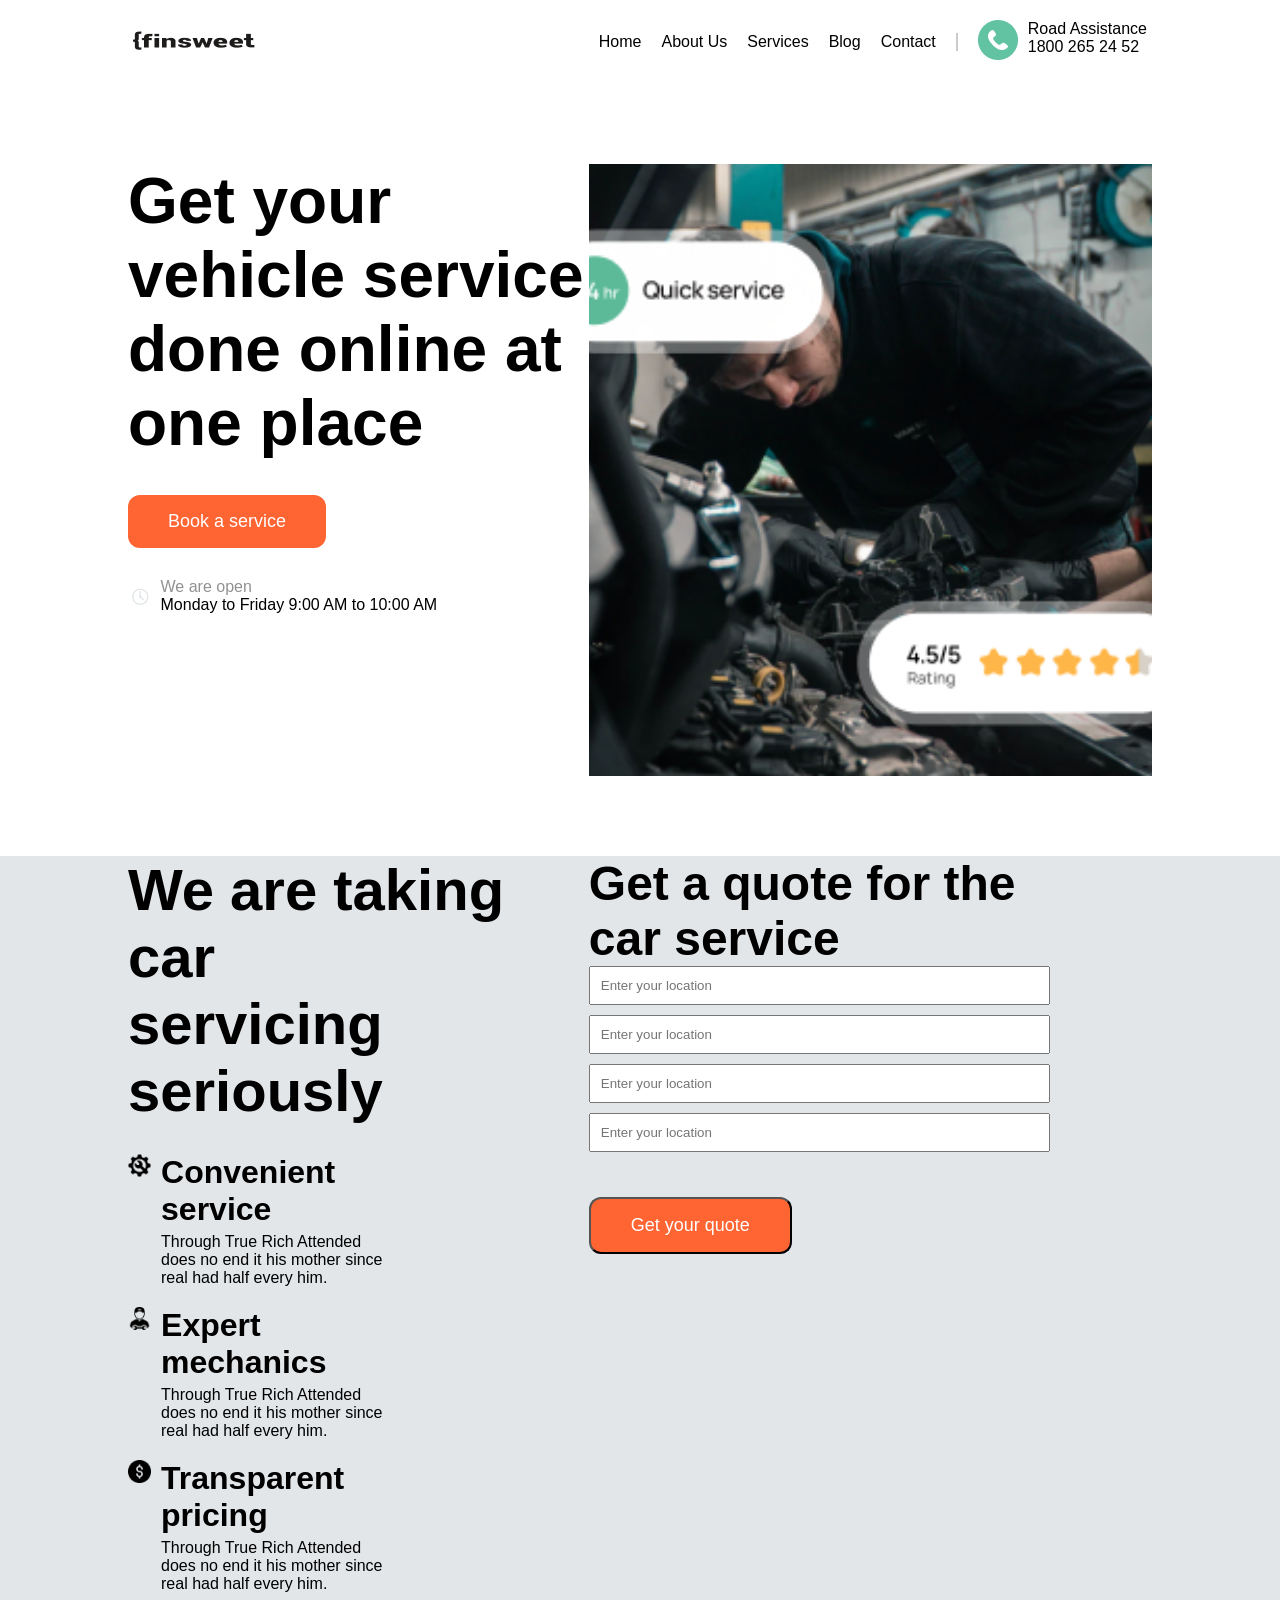
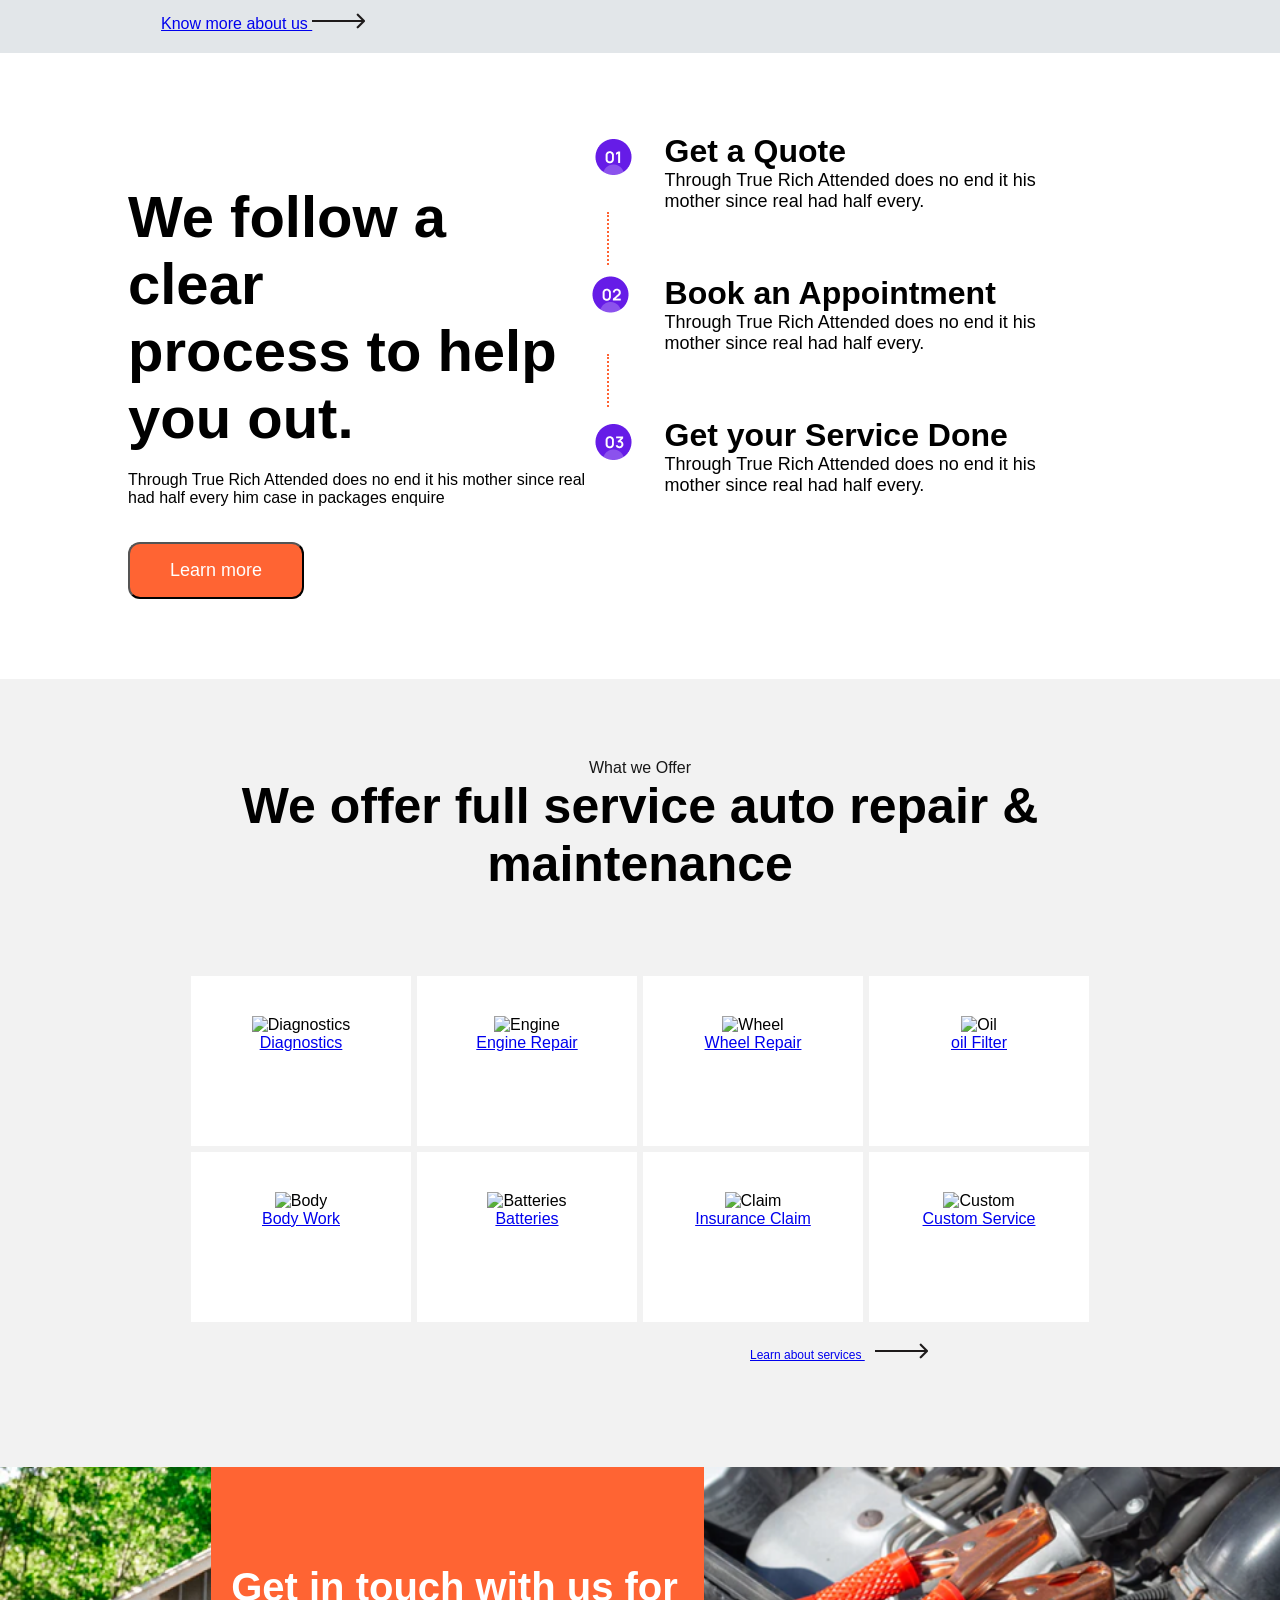
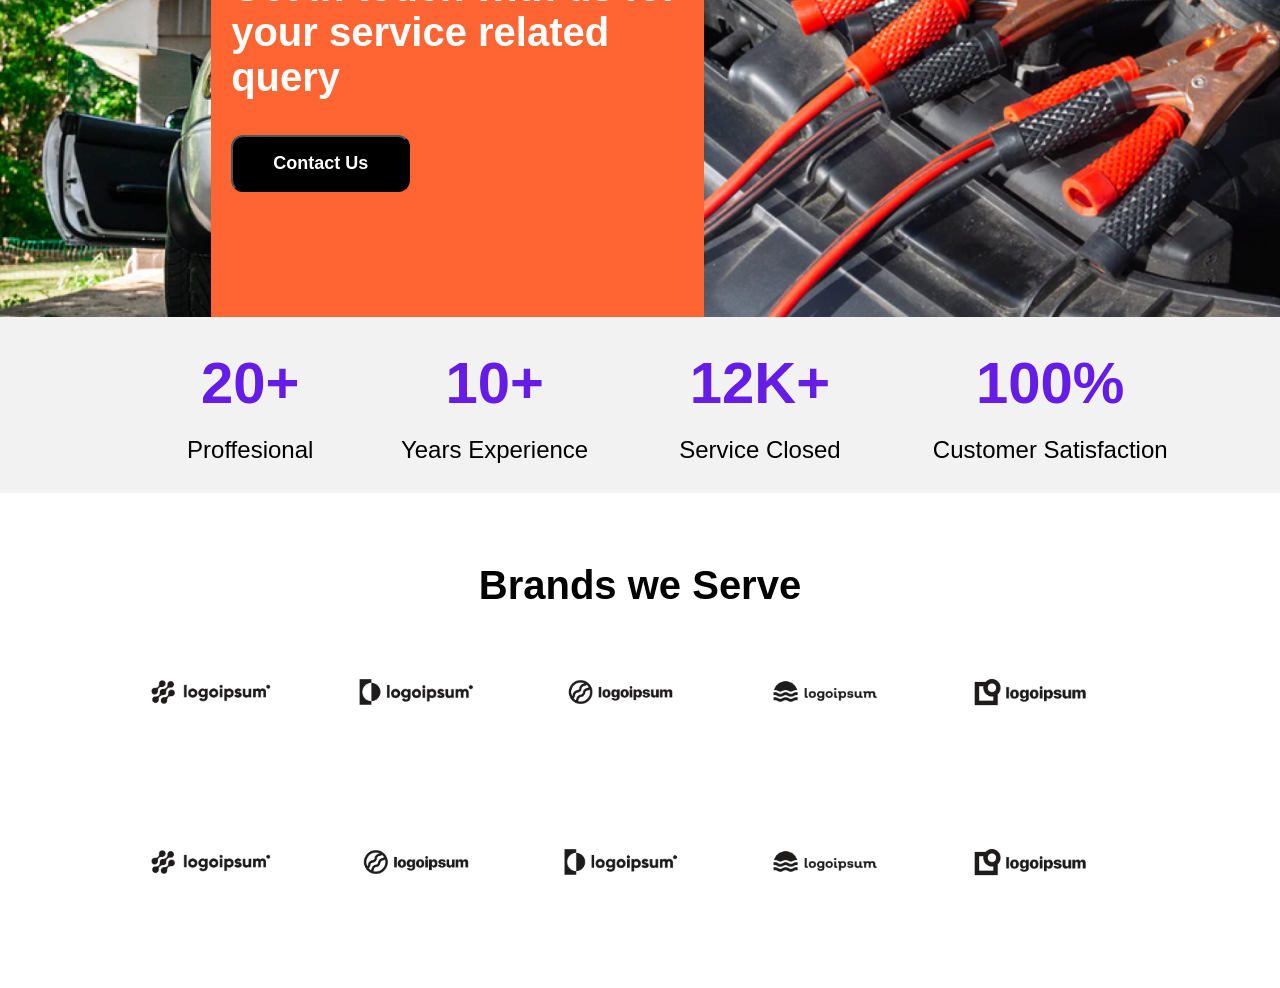
==== index.html @ 152ecbba "Done" ====
<!DOCTYPE html>
<html lang="en">
<head>
    <meta charset="UTF-8">
    <meta http-equiv="X-UA-Compatible" content="IE=edge">
    <meta name="viewport" content="width=device-width, initial-scale=1.0">
    <title>Finsweet</title>
    <link rel="stylesheet" href="css/style.css">
</head>
<body>
    <header>
        <div class="container">
            <div class="main-header">
                <div class="logo">
                    <img src="img/logo.png" alt="logo">
                </div>
                <div class="right-section">
                    <div class="navigation">
                        <ul>
                            <li><a href="#"> Home </a></li>
                            <li><a href="#"> About Us </a></li>
                            <li><a href="#"> Services </a></li>
                            <li><a href="#"> Blog </a></li>
                            <li><a href="#"> Contact </a></li>
                        </ul>
                    </div>
                    <div class="road-assistance">
                        <div class="icon">
                            <img src="img/assistance-Icon.png" alt="whatsapp">
                        </div>
                        <div class="inner-section">
                            <p>
                                Road Assistance
                            </p>
                            <p>
                                1800 265 24 52
                            </p>
                        </div>
                    </div>
                </div>
            </div>
        </div>
    </header>

    <!-- h-section -->
    <section id="hero-section">
        <div class="container">
            <div class="flex">
                <div class="text-section">
                    <h1>Get your vehicle service done online at one place</h1>
                    <a href="#" class="btn">Book a service</a>
                    <div class="time-section">
                        <div class="image-box">
                            <img src="img/clock.png" alt="">
                        </div>
                        <div class="time-text">
                            <p class="grey">We are open </p>
                            <p>Monday to Friday 9:00 AM to  10:00  AM</p>
                        </div>
                    </div>
                </div>
                <div class="image-section">
                </div>
            </div>
        </div>
    </section>

    
    <!-- s-section -->
    <section id="s-section">
        <div class="container">
            <div class="flex">
                <div class="left-section">
                    <h2> We are taking car <br> servicing seriously </h2>
                    <ul>
                        <li>
                            <div class="flex">
                                <div class="image-box">
                                    <img src="img/icon.png" alt="gear">
                                </div>
                                <div class="text-box">
                                    <h5> Convenient service </h5>
                                    <p>Through True Rich Attended does no end it his mother since real had half every him.</p>
                                </div>
                            </div>
                        </li>
                        <li>
                            <div class="flex">
                                <div class="image-box">
                                    <img src="img/face.png" alt="Expert mechanics">
                                </div>
                                <div class="text-box">
                                    <h5> Expert mechanics </h5>
                                    <p> Through True Rich Attended does no end it his mother since real had half every him. </p>
                                </div>
                            </div>
                        </li>
                        <li>
                            <div class="flex">
                                <div class="image-box">
                                    <img src="img/price.png" alt="price">
                                </div>
                                <div class="text-box">
                                    <h5> Transparent pricing</h5>
                                    <p> Through True Rich Attended does no end it his mother since real had half every him.</p>
                                </div>
                            </div>
                        </li>
                        <li>
                            <div class="flex">
                                <div class="image-box">
                                </div>
                                <div class="text-box">
                                    <a href="#">Know more about us <img src="img/arrow.png" alt="arrow"></a>
                                </div>
                            </div>
                        </li>
                    </ul>
                </div>
                <div class="right-form-section">
                    <h3> Get a quote for the car service</h3>
                    <form action="">
                        <div class="input-box">
                            <input type="text" placeholder="Enter your location">
                        </div>
                        <div class="input-box">
                            <input type="text" placeholder="Enter your location">
                        </div>
                        <div class="input-box">
                            <input type="text" placeholder="Enter your location">
                        </div>
                        <div class="input-box">
                            <input type="text" placeholder="Enter your location">
                        </div>
                        <button class="btn"> Get your quote </button>
                    </form>
                </div>
            </div>
        </div>
    </section>

    <!-- offer-section -->
    <section id="o-section">
        <div class="container">
            <div class="flex">
                <div class="l-offer">
                    <div class="q-offer">
                        <h2> We follow a clear <br> process to help you out.</h2>
                        <p> Through True Rich Attended does no end it his mother since real had half every him case in packages enquire</p>
                    </div>
                    <div>
                        <button class="btn"> Learn more </button>
                    </div>
                </div>
                <ul class="r-offer">
                    <li>
                        <div class="flex">
                            <div class="image-box">
                                <img src="img/icon-1.png" alt="">
                            </div>
                            <div class="t-offer">
                                <h5> Get a Quote </h5>
                                <p> Through True Rich Attended does no end it his mother since real had half every. </p>
                            </div>
                        </div>
                    </li>
                    <li>
                        <div class="d-line"></div>
                        <div class="flex">
                            <div class="image-box">
                                <img src="img/icon-2.png" alt="">
                            </div>
                            <div class="t-offer">
                                <h5> Book an Appointment </h5>
                                <p> Through True Rich Attended does no end it his mother since real had half every. </p>
                            </div>
                        </div>
                    </li>
                    <li>
                        <div class="d-line"></div>
                        <div class="flex">
                            <div class="image-box">
                                <img src="img/icon-3.png" alt="">
                            </div>
                            <div class="t-offer">
                                <h5> Get your Service Done </h5>
                                <p> Through True Rich Attended does no end it his mother since real had half every. </p>
                            </div>
                        </div>
                    </li>
                </ul>
            </div>
        </div>
    </section>

    <!-- service-section -->
   <section id="service">
       <div class="container">
           <div class="f-service">
               <p> What we Offer </p>
               <h2> We offer full service auto repair & maintenance </h2>
           </div>
           <div class="help">
               <div class="reach">
                   <div class="ola">
                       <img src="https://i.ibb.co/1vhPqCS/Icon-7.png" alt="Diagnostics">
                       <p><a href="#"> Diagnostics </a></p>
                   </div>
               </div>
               <div class="reach">
                    <div class="ola">
                        <img src="https://i.ibb.co/yFS4KJC/Icon-8.png" alt="Engine">
                        <p><a href="#"> Engine Repair </a></p>
                    </div>
                </div>
                <div class="reach">
                    <div class="ola">
                        <img src="https://i.ibb.co/xLh2wVR/Vector-3.png" alt="Wheel">
                        <p><a href="#"> Wheel Repair </a></p>
                    </div>
                </div>
                <div class="reach">
                    <div class="ola">
                        <img src="https://i.ibb.co/kQMNDrL/Group.png" alt="Oil">
                        <p><a href="#"> oil Filter </a></p>
                    </div>
                </div>
           </div>
           <div class="help">
               <div class="reach">
                   <div class="ola">
                       <img src="https://i.ibb.co/WgZ4cqv/Vector-1.png" alt="Body">
                       <p><a href="#">Body Work</a></p>
                   </div>
               </div>
               <div class="reach">
                    <div class="ola">
                        <img src="https://i.ibb.co/djKGHTK/Icon-5.png" alt="Batteries">
                        <p><a href="#">Batteries</a></p>
                    </div>
                </div>
                <div class="reach">
                    <div class="ola">
                        <img src="https://i.ibb.co/2hWnyBw/Vector-2.png" alt="Claim">
                        <p><a href="#">Insurance Claim</a></p>
                    </div>
                </div>
                <div class="reach">
                    <div class="ola">
                        <img src="https://i.ibb.co/3mXWNC2/Icon-6.png" alt="Custom">
                        <p><a href="#">Custom Service</a></p>
                    </div>
                </div>
           </div>
           <br>
       </div>
       <div class="lk">
           <a href="#"> Learn about services <span><img src="img/arrow.png" alt=""></span></a>
       </div>
   </section>

   <!-- Get in touch section -->
   <section id="get">
       <div class="cont-flex">
           <div class="car-flex">
               <div class="img-car">
                   <div class="get-text">
                       <h3> Get in touch with us for <br> your service related query </h3>
                       <button><a href="#"> Contact Us </a></button>
                   </div>
               </div>
               <div class="img-2"></div>
           </div>
       </div>
   </section>

   <!-- Experience section-->
   <section id="experience-section">
    <div class="container">
        <div class="flex">
            <div class="experience-flex">
                <h2>20+</h2>
                <p>Proffesional</p>
            </div>
            <div class="experience-flex">
                <h2>10+</h2>
                <p>Years Experience</p>
            </div>
            <div class="experience-flex">
                <h2>12K+</h2>
                <p>Service Closed</p>
            </div>
            <div class="experience-flex">
                <h2>100%</h2>
                <p>Customer Satisfaction</p>
            </div>
        </div>
    </div>
</section>


<!-- Brand section  -->
<section id="brand">
    <div class="container">
        <div class="b-text">
            <h3>Brands we Serve</h3>
        </div>
            <div class="flex"></div>
                <div class="help">
                    <div class="cu">
                        <div class="ru">
                            <img src="img/logo-8-1.png" alt="logo">
                        </div>
                    </div>
                    <div class="cu">
                        <div class="ru">
                            <img src="img/logo-6.png" alt="logo">
                        </div>
                    </div>
                    <div class="cu">
                        <div class="ru">
                            <img src="img/logo-7-1.png" alt="logo">
                        </div>
                    </div>
                    <div class="cu">
                        <div class="ru">
                            <img src="img/logo-3.png" alt="logo">
                        </div>
                    </div>
                    <div class="cu">
                        <div class="ru">
                            <img src="img/logo-1-1.png" alt="logo">
                        </div>
                    </div>
                </div>
                <div class="help">
                    <div class="cu">
                        <div class="ru">
                            <img src="img/logo-8-1.png" alt="logo">
                        </div>
                    </div>
                    <div class="cu">
                        <div class="ru">
                            <img src="img/logo-7-1.png" alt="logo">
                        </div>
                    </div>
                    <div class="cu">
                        <div class="ru">
                            <img src="img/logo-6.png" alt="logo">
                        </div>
                    </div>
                    <div class="cu">
                        <div class="ru">
                            <img src="img/logo-3.png" alt="logo">
                        </div>
                    </div>
                    <div class="cu">
                        <div class="ru">
                            <img src="img/logo-1-1.png" alt="logo">
                        </div>
                    </div>
                </div>
        </div>
    </div>
</section>
</body>
</html>
---- css/style.css ----
*{
    margin: 0;
    padding: 0;
    box-sizing: border-box;
}

.container{
    width:80%;
    margin: 0 auto;
}

body{
    font-family: 'Manrope', sans-serif;
}

.main-header {
    display: flex;
    justify-content: space-between;
    align-items: center;
    padding: 20px 5px;
}

.right-section {
    display: flex;
    align-items: center;
}

.right-section ul {
    list-style: none;
    display: flex;
}

.road-assistance {
    display: flex;
    padding-left: 20px;
}

.right-section ul li {
    margin-right: 20px;
}

.right-section ul li a {
    text-decoration: none;
    color: #000;
}

.right-section .navigation {
    border-right: 2px solid #ccc;
}

.road-assistance .icon {
    margin-right: 10px;
}

.flex {
    display: flex;
}


/* h-section */
#hero-section .text-section{
    width: 45%;
} 

#hero-section, #quote-section {
    padding: 80px 0;
}

#hero-section .image-section {
    background-image: url(../img/header-image.png);
    background-repeat: no-repeat;
    background-size: cover;
    background-position: center;
    width: 55%;
    min-height: 68vh;
}

.text-section h1 {
    font-size: 64px;
}

.btn {
    background: #FF6433;
    border-radius: 12px;
    padding: 16px 40px;
    text-decoration: none;
    font-size: 18px;
    margin-top: 35px;
    display: inline-block;
    color: #fff;
}

.time-section {
    display: flex;
    align-items: center;
    margin-top: 30px;
}

.text-section .image-box {
    width: 5%;
    margin-right: 10px;
    display: flex;
    align-items: center;
    justify-content: center;
}

.text-section .time-text {
    width: 95%;
}

.time-section img {
    width: 100%;
}

.grey{
    color: #939191;
}

/* s-section */

#s-section {
    background: #E2E6E9;
}

#s-section .left-section, #s-section .right-form-section{
    width: 45%;
}

#s-section ul {
    list-style: none;
}

#s-section ul li {
    margin-bottom: 20px;
}

#s-section .left-section h2 {
    margin-bottom: 30px;
    font-size: 58px;
}

#s-section .left-section .image-box {
    width: 5%;
    margin-right: 10px;
}

#s-section .left-section .image-box img {
    width: 100%;
}

#s-section .left-section .text-box {
    width: 50%;
}

#s-section .left-section .text-box h5 {
    font-size: 32px;
    margin-bottom: 5px;
}

#s-section .right-form-section h3{
    font-size: 48px;
}

#s-section .right-form-section input {
    width: 100%;
    padding: 10px;
    margin-bottom: 10px;
}

/* offer-section */

.t-offer h2 {
    font-size: 58px;
}

#o-section h5 {
    font-size: 32px;
}

#o-section {
    padding: 80px 0;
}
#o-section .q-offer {
    margin-top: 50px;
}

#o-section .l-offer, #o-section .r-offer {
    width: 45%;
}

#o-section ul {
    list-style: none;
}

#o-section .l-offer h2 {
    font-size: 58px;
    margin-bottom: 20px;
}

#o-section .image-box {
    width: 20%;
    margin-right: 20px;
    margin-bottom: 45px;
}

#o-section .r-offer p {
    font-size: 18px;
    margin-bottom: 30px;
}

.d-line {
    border-left: 2px #FF6433 dotted;
    height: 53px;
    margin-left: 4%;
    margin-top: -30px;
    margin-bottom: 10px;
}

/* service-section */

#service {
    background-color: rgb(242, 242, 242);
    padding: 80px 0px;
}

#service h2 {
    text-align: center;
    font-size: 48px;
    padding-bottom: 50px;
}

#service .f-service {
    text-align: center;
}

#service .f-service h2 {
    font-size: 50px;
    margin-bottom: 30px;
}

#service .f-service p {
    opacity: 0.9;
}


.help{
    display: flex;
    justify-content: center;
}

.reach{
    background-color: #fff;
    width: 220px;
    height: 170px;
    margin: 3px;
}

.ola{
    text-align: center;
    padding: 40px;
}

.lk{
    padding-left: 750px;
    margin-bottom: 25px;
    font-size: 12px;
}

span{
    width: 200px;
    padding-left: 10px;
}

/* Touch section */

.car-flex{
    display: flex;
}

.cont-flex .img-car {
    background-image: url(../img/car-1.png);
    display: flex;
    height: 50vh;
    width: 50%;
    background-size: cover;
    position: relative;
    height: 50vh;
}

.cont-flex .img-2{
    background-image: url(../img/2\ \(1\).png);
    display: flex;
    height: 50vh;
    width: 50%;
    background-size: cover;
    height: 50vh;
}

.car-flex .get-text{
    background: #FF6433;
    position: absolute;
    height: 50vh;
    top: 0;
    bottom: 0;
    left: 33%;
    right: -10%;
    padding: 20px;
}

.get-text h3{
    font-size: 40px;
    margin-top: 78px;
    color: white;
    font-weight: 700;
}

.get-text button{
    background: black;
    border-radius: 12px;
    padding: 16px 40px;
    font-size: 18px;
    margin-top: 35px;
    display: inline-block;
    margin-bottom: 30px;
}

.get-text a {
    text-decoration: none;
    color: white;
    font-weight: 600;
}

/* Experience section */

#experience-section{
    display: flex;
    background-color: #F2F2F2;
    position: relative;
}

#experience-section h2 {
    font-size: 58px;
    padding: 32px 73px 0px;
    color: #661CE7;
}

#experience-section p {
    font-size: 24px;
    padding: 20px 20px 29px;
    text-align: center;
    font-weight: 600 bold;
}

/* Brand section  */

#brand .ru{
    width: 80%;
}

#brand .ru img{
    width: 100%;  
}

.b-text h3{
    text-align: center;
    font-size: 40px;
    margin-bottom: 40px;
    margin-top: 70px;
}
  
  
.cu{
    background-color: white;
    width:22%;
    height:170px;
    margin: 0 5px;
}
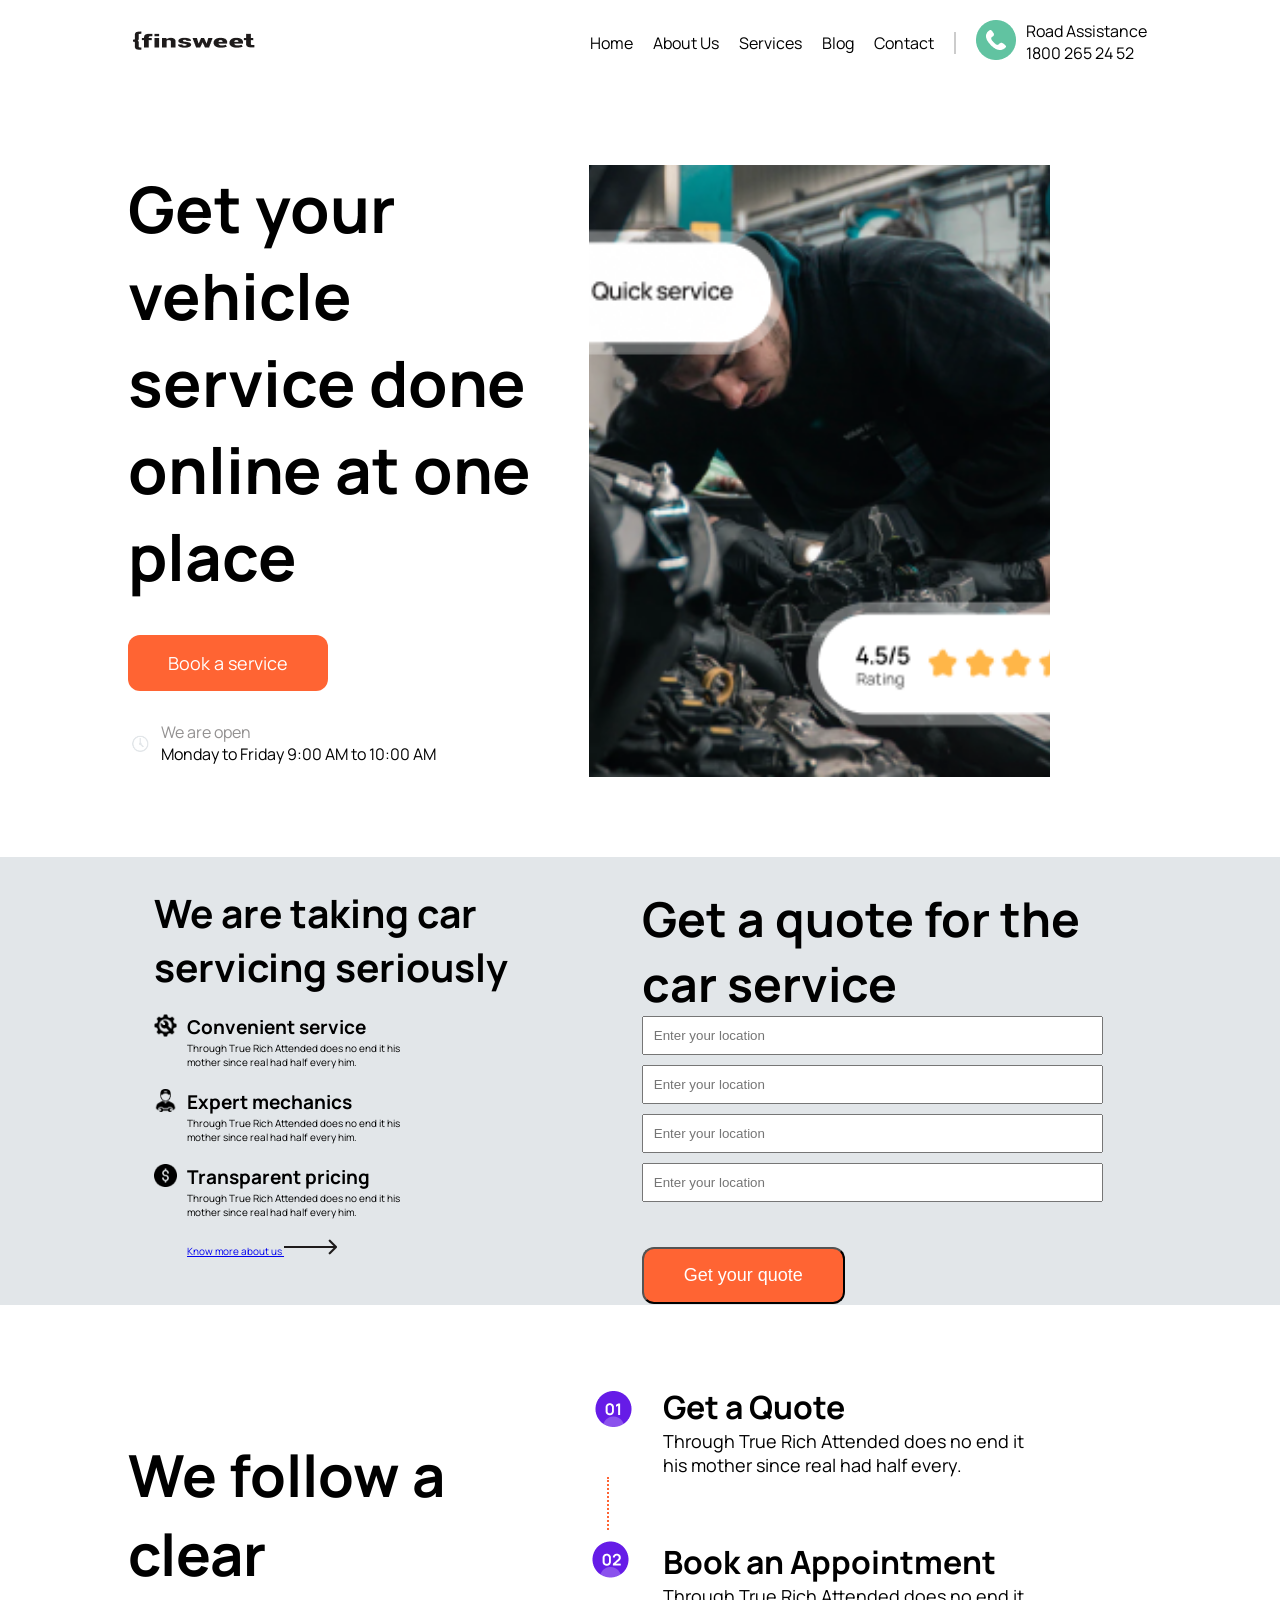
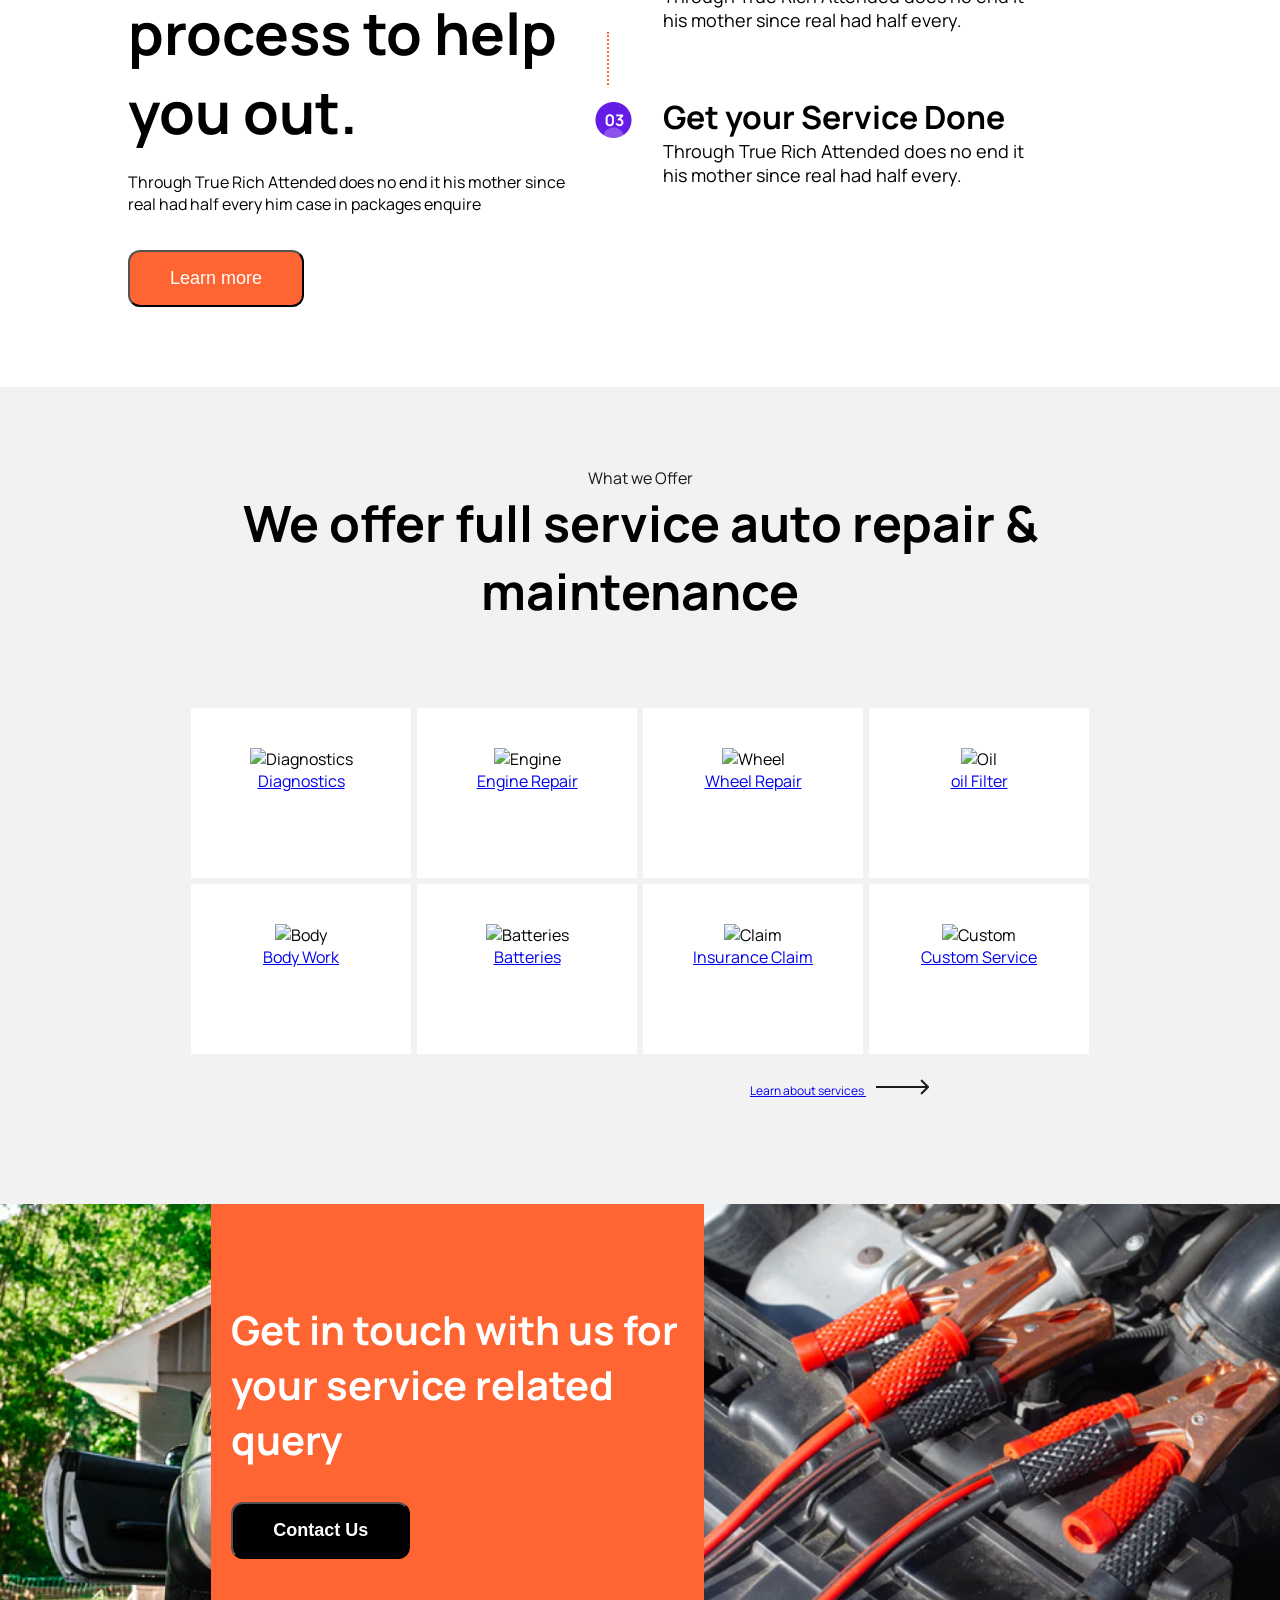
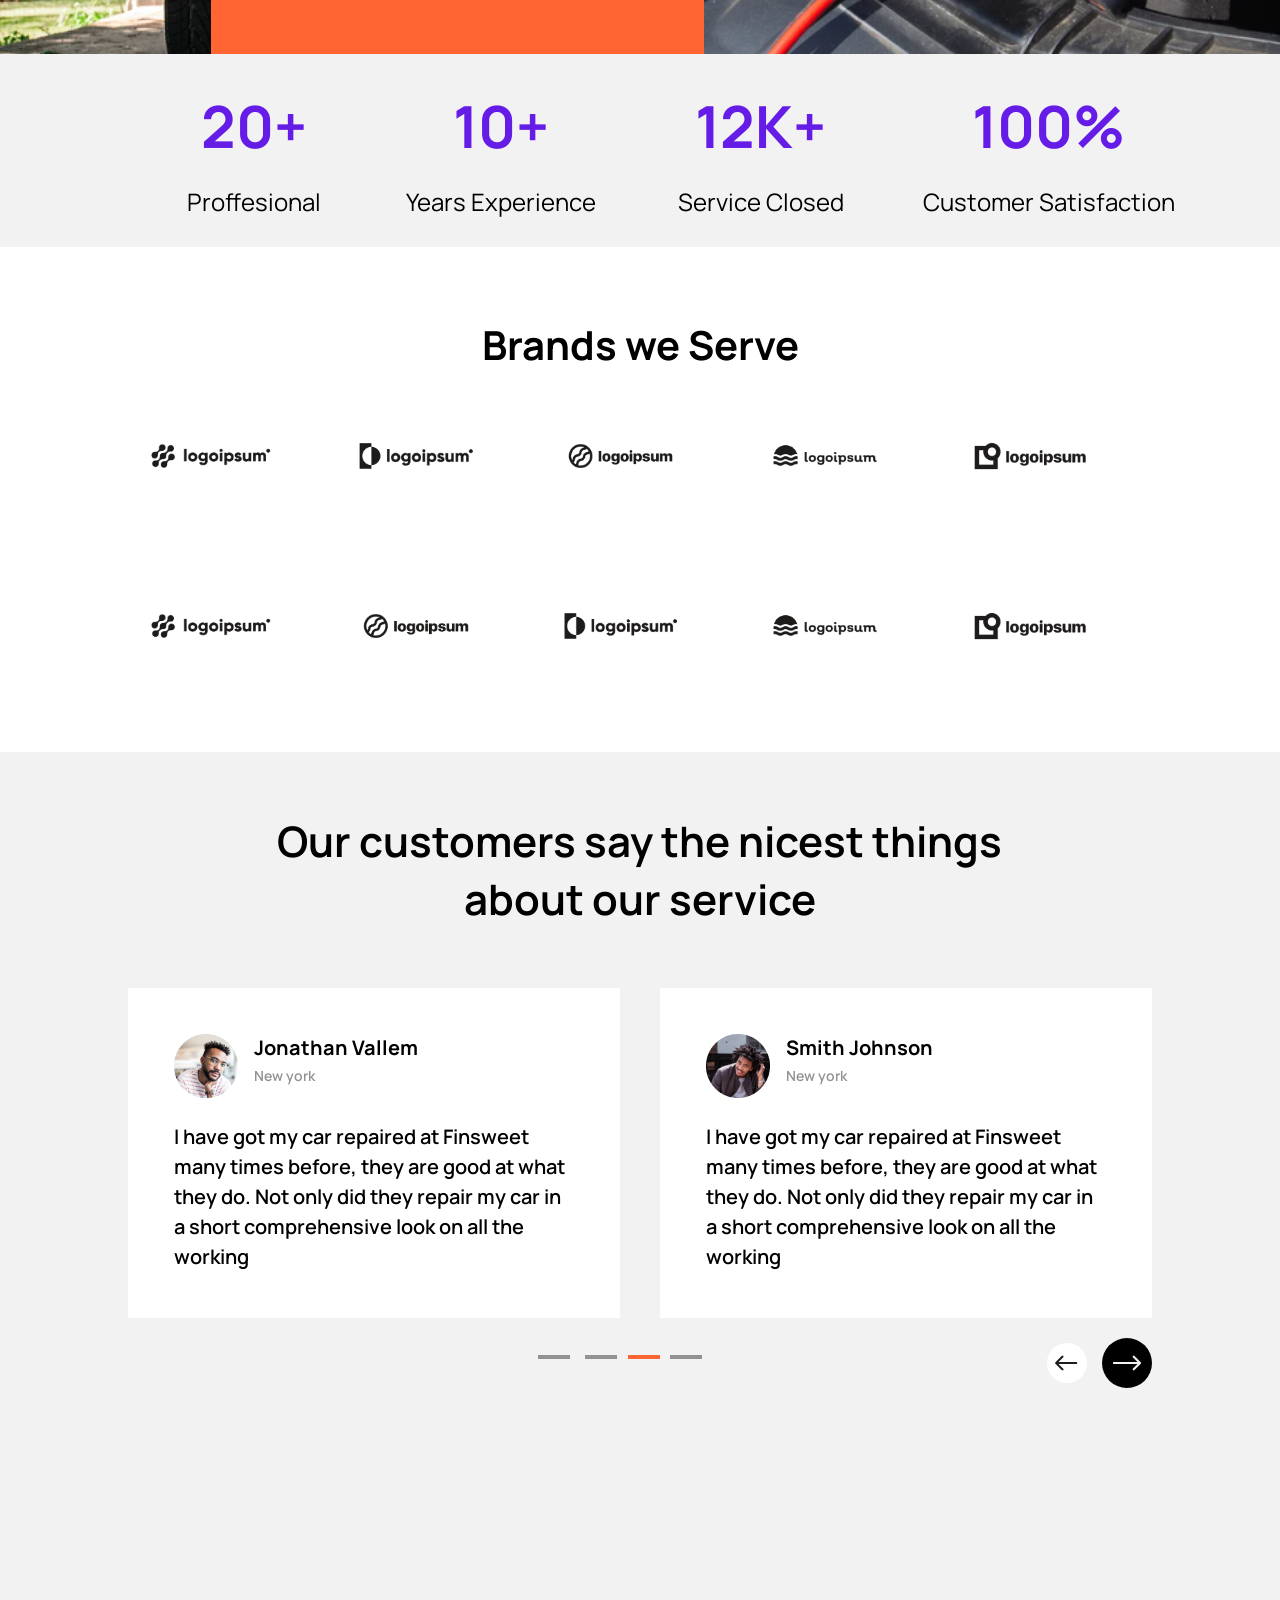
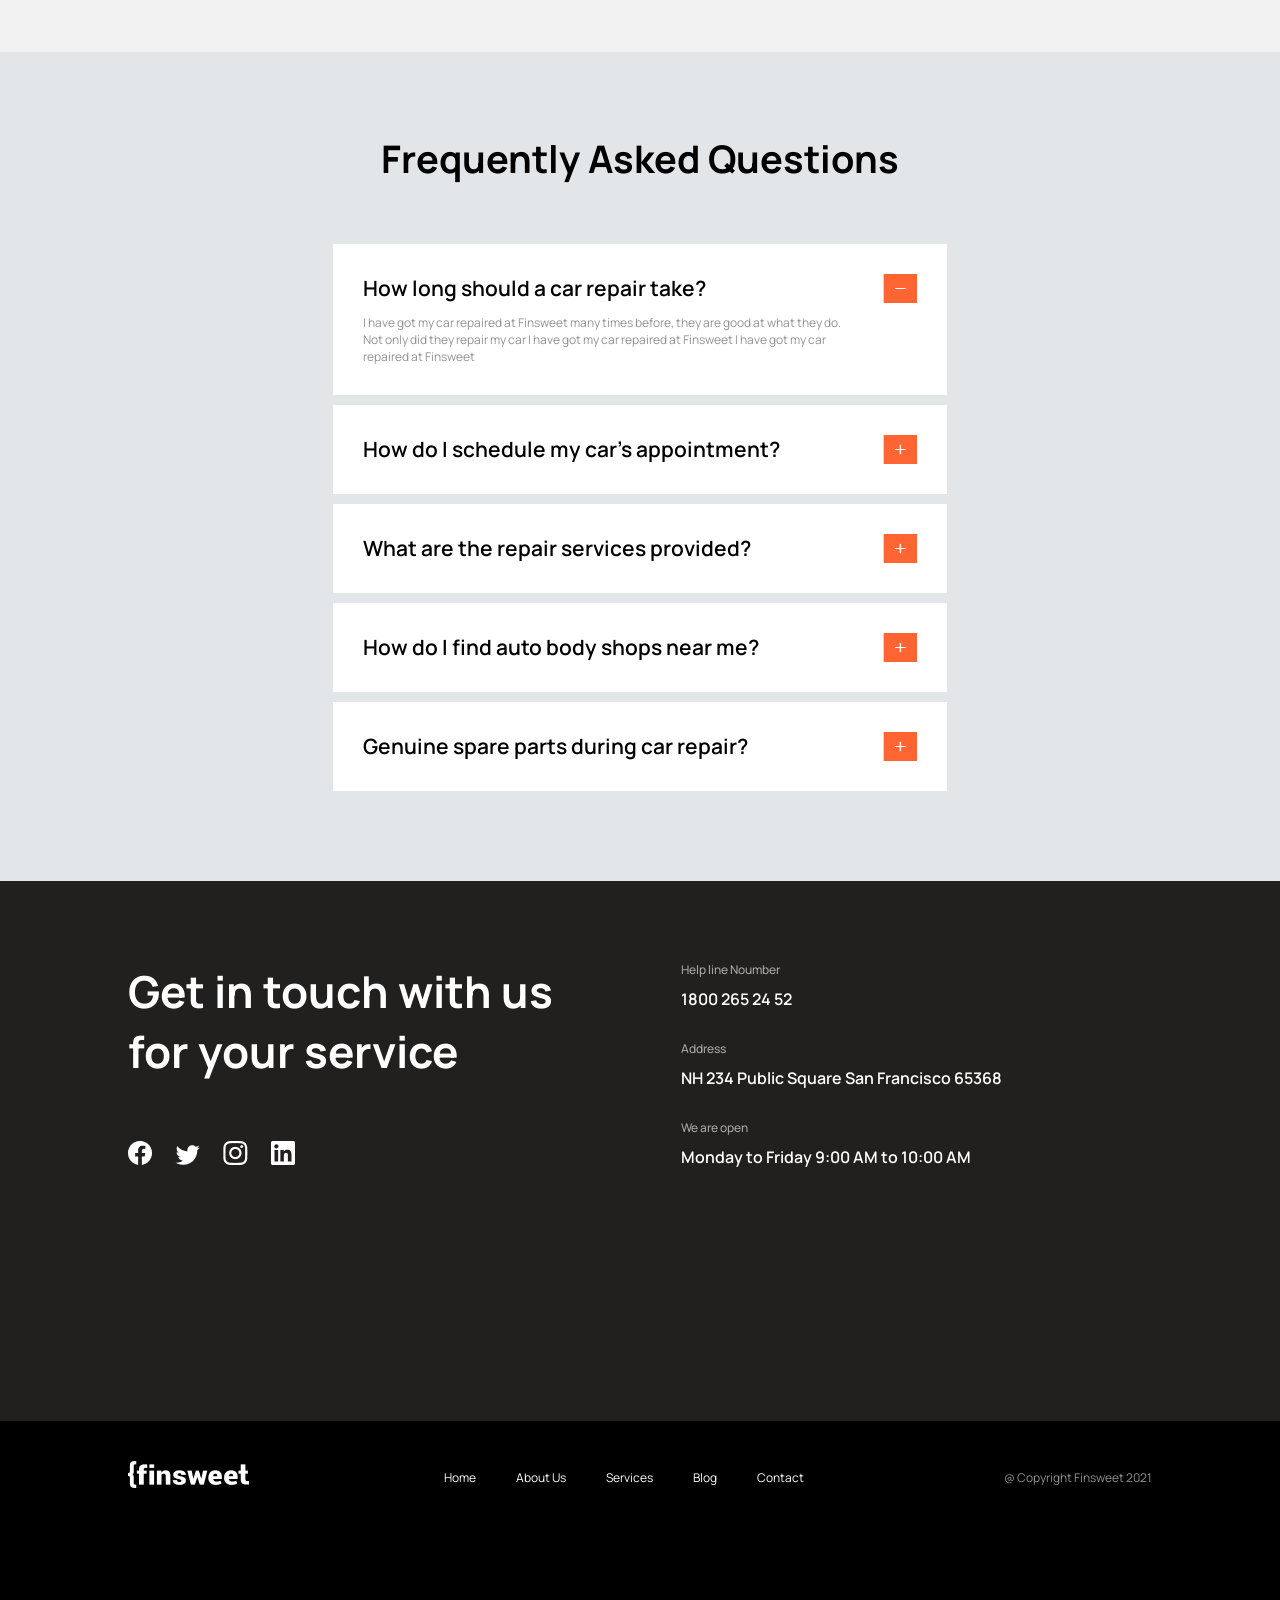
==== commit 60236be1: "Adding services" ====
--- a/index.html
+++ b/index.html
@@ -4,8 +4,9 @@
     <meta charset="UTF-8">
     <meta http-equiv="X-UA-Compatible" content="IE=edge">
     <meta name="viewport" content="width=device-width, initial-scale=1.0">
-    <title>Finsweet</title>
+    <title>Home</title>
     <link rel="stylesheet" href="css/style.css">
+    <link rel="stylesheet" href="css/responsive.css">
 </head>
 <body>
     <header>
@@ -17,9 +18,9 @@
                 <div class="right-section">
                     <div class="navigation">
                         <ul>
-                            <li><a href="#"> Home </a></li>
+                            <li><a href="index.html"> Home </a></li>
                             <li><a href="#"> About Us </a></li>
-                            <li><a href="#"> Services </a></li>
+                            <li><a href="service.html"> Services </a></li>
                             <li><a href="#"> Blog </a></li>
                             <li><a href="#"> Contact </a></li>
                         </ul>
@@ -80,7 +81,7 @@
                                 </div>
                                 <div class="text-box">
                                     <h5> Convenient service </h5>
-                                    <p>Through True Rich Attended does no end it his mother since real had half every him.</p>
+                                    <p class="text-p">Through True Rich Attended does no end it his mother since real had half every him.</p>
                                 </div>
                             </div>
                         </li>
@@ -91,7 +92,7 @@
                                 </div>
                                 <div class="text-box">
                                     <h5> Expert mechanics </h5>
-                                    <p> Through True Rich Attended does no end it his mother since real had half every him. </p>
+                                    <p class="text-p"> Through True Rich Attended does no end it his mother since real had half every him. </p>
                                 </div>
                             </div>
                         </li>
@@ -102,7 +103,7 @@
                                 </div>
                                 <div class="text-box">
                                     <h5> Transparent pricing</h5>
-                                    <p> Through True Rich Attended does no end it his mother since real had half every him.</p>
+                                    <p class="text-p"> Through True Rich Attended does no end it his mother since real had half every him.</p>
                                 </div>
                             </div>
                         </li>
@@ -193,110 +194,110 @@
         </div>
     </section>
 
-    <!-- service-section -->
-   <section id="service">
-       <div class="container">
-           <div class="f-service">
-               <p> What we Offer </p>
-               <h2> We offer full service auto repair & maintenance </h2>
-           </div>
-           <div class="help">
-               <div class="reach">
-                   <div class="ola">
-                       <img src="https://i.ibb.co/1vhPqCS/Icon-7.png" alt="Diagnostics">
-                       <p><a href="#"> Diagnostics </a></p>
-                   </div>
-               </div>
-               <div class="reach">
-                    <div class="ola">
-                        <img src="https://i.ibb.co/yFS4KJC/Icon-8.png" alt="Engine">
-                        <p><a href="#"> Engine Repair </a></p>
-                    </div>
-                </div>
+        <!-- service-section -->
+    <section id="service">
+        <div class="container">
+            <div class="f-service">
+                <p> What we Offer </p>
+                <h2> We offer full service auto repair & maintenance </h2>
+            </div>
+            <div class="help">
                 <div class="reach">
                     <div class="ola">
-                        <img src="https://i.ibb.co/xLh2wVR/Vector-3.png" alt="Wheel">
-                        <p><a href="#"> Wheel Repair </a></p>
-                    </div>
-                </div>
+                        <img src="https://i.ibb.co/1vhPqCS/Icon-7.png" alt="Diagnostics">
+                        <p><a href="#"> Diagnostics </a></p>
+                    </div>
+                </div>
+                <div class="reach">
+                        <div class="ola">
+                            <img src="https://i.ibb.co/yFS4KJC/Icon-8.png" alt="Engine">
+                            <p><a href="#"> Engine Repair </a></p>
+                        </div>
+                    </div>
+                    <div class="reach">
+                        <div class="ola">
+                            <img src="https://i.ibb.co/xLh2wVR/Vector-3.png" alt="Wheel">
+                            <p><a href="#"> Wheel Repair </a></p>
+                        </div>
+                    </div>
+                    <div class="reach">
+                        <div class="ola">
+                            <img src="https://i.ibb.co/kQMNDrL/Group.png" alt="Oil">
+                            <p><a href="#"> oil Filter </a></p>
+                        </div>
+                    </div>
+            </div>
+            <div class="help">
                 <div class="reach">
                     <div class="ola">
-                        <img src="https://i.ibb.co/kQMNDrL/Group.png" alt="Oil">
-                        <p><a href="#"> oil Filter </a></p>
-                    </div>
-                </div>
-           </div>
-           <div class="help">
-               <div class="reach">
-                   <div class="ola">
-                       <img src="https://i.ibb.co/WgZ4cqv/Vector-1.png" alt="Body">
-                       <p><a href="#">Body Work</a></p>
-                   </div>
-               </div>
-               <div class="reach">
-                    <div class="ola">
-                        <img src="https://i.ibb.co/djKGHTK/Icon-5.png" alt="Batteries">
-                        <p><a href="#">Batteries</a></p>
+                        <img src="https://i.ibb.co/WgZ4cqv/Vector-1.png" alt="Body">
+                        <p><a href="#">Body Work</a></p>
                     </div>
                 </div>
                 <div class="reach">
-                    <div class="ola">
-                        <img src="https://i.ibb.co/2hWnyBw/Vector-2.png" alt="Claim">
-                        <p><a href="#">Insurance Claim</a></p>
-                    </div>
-                </div>
-                <div class="reach">
-                    <div class="ola">
-                        <img src="https://i.ibb.co/3mXWNC2/Icon-6.png" alt="Custom">
-                        <p><a href="#">Custom Service</a></p>
-                    </div>
-                </div>
-           </div>
-           <br>
-       </div>
-       <div class="lk">
-           <a href="#"> Learn about services <span><img src="img/arrow.png" alt=""></span></a>
-       </div>
-   </section>
-
-   <!-- Get in touch section -->
-   <section id="get">
-       <div class="cont-flex">
-           <div class="car-flex">
-               <div class="img-car">
-                   <div class="get-text">
-                       <h3> Get in touch with us for <br> your service related query </h3>
-                       <button><a href="#"> Contact Us </a></button>
-                   </div>
-               </div>
-               <div class="img-2"></div>
-           </div>
-       </div>
-   </section>
-
-   <!-- Experience section-->
-   <section id="experience-section">
-    <div class="container">
-        <div class="flex">
-            <div class="experience-flex">
-                <h2>20+</h2>
-                <p>Proffesional</p>
-            </div>
-            <div class="experience-flex">
-                <h2>10+</h2>
-                <p>Years Experience</p>
-            </div>
-            <div class="experience-flex">
-                <h2>12K+</h2>
-                <p>Service Closed</p>
-            </div>
-            <div class="experience-flex">
-                <h2>100%</h2>
-                <p>Customer Satisfaction</p>
-            </div>
-        </div>
-    </div>
-</section>
+                        <div class="ola">
+                            <img src="https://i.ibb.co/djKGHTK/Icon-5.png" alt="Batteries">
+                            <p><a href="#">Batteries</a></p>
+                        </div>
+                    </div>
+                    <div class="reach">
+                        <div class="ola">
+                            <img src="https://i.ibb.co/2hWnyBw/Vector-2.png" alt="Claim">
+                            <p><a href="#">Insurance Claim</a></p>
+                        </div>
+                    </div>
+                    <div class="reach">
+                        <div class="ola">
+                            <img src="https://i.ibb.co/3mXWNC2/Icon-6.png" alt="Custom">
+                            <p><a href="#">Custom Service</a></p>
+                        </div>
+                    </div>
+            </div>
+            <br>
+        </div>
+        <div class="lk">
+            <a href="#"> Learn about services <span><img src="img/arrow.png" alt=""></span></a>
+        </div>
+    </section>
+
+    <!-- Get in touch section -->
+    <section id="get">
+        <div class="cont-flex">
+            <div class="car-flex">
+                <div class="img-car">
+                    <div class="get-text">
+                        <h3> Get in touch with us for <br> your service related query </h3>
+                        <button><a href="#"> Contact Us </a></button>
+                    </div>
+                </div>
+                <div class="img-2"></div>
+            </div>
+        </div>
+    </section>
+
+    <!-- Experience section-->
+    <section id="experience-section">
+        <div class="container">
+            <div class="flex">
+                <div class="experience-flex">
+                    <h2>20+</h2>
+                    <p>Proffesional</p>
+                </div>
+                <div class="experience-flex">
+                    <h2>10+</h2>
+                    <p>Years Experience</p>
+                </div>
+                <div class="experience-flex">
+                    <h2>12K+</h2>
+                    <p>Service Closed</p>
+                </div>
+                <div class="experience-flex">
+                    <h2>100%</h2>
+                    <p>Customer Satisfaction</p>
+                </div>
+            </div>
+        </div>
+    </section>
 
 
 <!-- Brand section  -->
@@ -363,5 +364,150 @@
         </div>
     </div>
 </section>
+
+<!-- Customer section -->
+<section id="customer-section">
+    <div class="container">
+        <h2>Our customers say the nicest things about our service</h2>
+        <div class="cu-comment">
+            <div class="comment">
+                <div class="u-s">
+                    <img src="./img/one.png" alt="profile photo">
+                    <div>
+                        <h4>Jonathan Vallem</h4>
+                        <p>New york</p>
+                    </div>
+                </div>
+                <div>
+                    <p>I have got my car repaired at Finsweet many times before, they are good at what they do. Not only did they repair my car in a short comprehensive look on all the working</p>
+                </div>
+            </div>
+            <div class="comment">
+                <div class="u-s">
+                    <img src="./img/two.jpg" alt="profile photo">
+                    <div>
+                        <h4>Smith Johnson</h4>
+                        <p>New york</p>
+                    </div>
+                </div>
+                <div>
+                    <p>I have got my car repaired at Finsweet many times before, they are good at what they do. Not only did they repair my car in a short comprehensive look on all the working</p>
+                </div>
+            </div>
+        </div>
+        <div class="c-s-b">
+            <div class="b-f"></div>
+            <div class="none b-f">
+                <img src="./img/lines.png" alt="swipe">
+            </div>
+            <div class="s-a b-f">
+                <div class="b-a">
+                    <img src="img/b-a.png" alt="">
+                </div>
+                <div class="w-a">
+                    <img src="img/w-a.png" alt="">
+                </div>
+            </div>
+        </div>
+    </div>
+</section>
+
+<!-- FAQ section -->
+
+<section id="faq-section">
+    <div class="container">
+        <h2>Frequently Asked Questions</h2>
+        <div class="question">
+            <div class="q-f">
+                <div class="heading">
+                    <h4>How long should a car repair take?</h4>
+                    <img src="img/m-i.png" alt="">
+                </div>
+                <p>I have got my car repaired at Finsweet many times before, they are good at what they do. Not only did they repair my car I have got my car repaired at Finsweet I have got my car repaired at Finsweet</p>
+            </div>
+            <div class="q-f">
+                <div class="heading">
+                    <h4>How do I schedule my car's appointment?</h4>
+                    <img src="img/p-i.png" alt="">
+                </div>
+            </div>
+            <div class="q-f">
+                <div class="heading">
+                    <h4>What are the repair services provided?</h4>
+                    <img src="img/p-i.png" alt="">
+                </div>
+            </div>
+            <div class="q-f">
+                <div class="heading">
+                    <h4>How do I find auto body shops near me?</h4>
+                    <img src="img/p-i.png" alt="">
+                </div>
+            </div>
+            <div class="q-f">
+                <div class="heading">
+                    <h4>Genuine spare parts during car repair?</h4>
+                    <img src="img/p-i.png" alt="">
+                </div>
+            </div>
+        </div>
+    </div>
+</section>
+
+
+<!-- Close to footer -->
+
+<section id="close-section">
+    <div class="container">
+        <div class="l-s">
+            <div class="l-s-l">
+                <h2>Get in touch with us for your  service</h2>
+                <div class="socials">
+                    <img src="img/facebook.png" alt="facebook icon">
+                    <img src="img/twitter.png" alt="twitter icon">
+                    <img src="img/instagram.png" alt="instagram">
+                    <img src="img/linkedln.png" alt="linkedIn">
+                </div>
+            </div>
+            <div class="l-h-s">
+                <div class="h-l">
+                    <p class="text">Help line Noumber</p>
+                    <p class="number">1800 265 24 52</p>
+                </div>
+                <div class="address">
+                    <p class="text">Address</p>
+                    <p class="number">NH 234   Public Square San Francisco  65368</p>
+                </div>
+                <div class="w-a-o">
+                    <p class="text">We are open</p>
+                    <p class="number">Monday to Friday 9:00 AM to 10:00 AM</p>
+                </div>
+            </div>
+        </div>
+    </div>
+</section>
+<!-- At last the footer -->
+<footer>
+    <div class="container">
+        <div class="m-f"> 
+            <div class="f-l">
+                <img src="img/white-logo.png" alt="finsweet White Logo">
+            </div>
+            <div class="f-r">
+                <div class="footer-nav">
+                    <ul>
+                        <li><a href="index.html">Home</a></li>
+                        <li><a href="#">About Us</a></li>
+                        <li><a href="services.html">Services</a></li>
+                        <li><a href="#">Blog</a></li>
+                        <li><a href="#">Contact</a></li>
+                    </ul>
+                </div>
+                <div class="copyright">
+                    <p>@ Copyright Finsweet 2021</p>
+                </div>
+            </div>
+        </div>
+    </div>
+</footer>
 </body>
 </html>
--- a/css/style.css
+++ b/css/style.css
@@ -1,3 +1,5 @@
+@import url('https://fonts.googleapis.com/css2?family=Manrope:wght@400;500;600;800&display=swap');
+
 *{
     margin: 0;
     padding: 0;
@@ -71,7 +73,7 @@
     background-repeat: no-repeat;
     background-size: cover;
     background-position: center;
-    width: 55%;
+    width: 45%;
     min-height: 68vh;
 }
 
@@ -124,10 +126,12 @@
 
 #s-section .left-section, #s-section .right-form-section{
     width: 45%;
+    margin: 29px  1px 1px 26px;
 }
 
 #s-section ul {
     list-style: none;
+    font-size: 10px;
 }
 
 #s-section ul li {
@@ -135,8 +139,8 @@
 }
 
 #s-section .left-section h2 {
-    margin-bottom: 30px;
-    font-size: 58px;
+    margin-bottom: 20px;
+    font-size: 39px;
 }
 
 #s-section .left-section .image-box {
@@ -153,8 +157,12 @@
 }
 
 #s-section .left-section .text-box h5 {
-    font-size: 32px;
-    margin-bottom: 5px;
+    font-size: 19px;
+    margin-bottom: 1px;
+}
+
+.text-p{
+    font: size 10px;
 }
 
 #s-section .right-form-section h3{
@@ -374,4 +382,246 @@
     width:22%;
     height:170px;
     margin: 0 5px;
-}+}
+
+/* Customer section */
+
+    #customer-section h2 {
+        font-weight: 650;
+        font-size: 42px;
+        text-align: center;
+        padding-left: 144px;
+        padding-right: 145px;
+        padding-bottom: 60px;
+    }
+
+    #customer-section{
+        background-color: #f2f2f2;
+        min-height: 100vh;
+        padding-top: 60px;
+        padding-bottom: 100px;
+    }
+
+    #customer-section .cu-comment{
+        display: flex;
+        justify-content: space-between;
+    }
+
+    .comment {
+        background-color: #fff;
+        width: 48%;
+        padding: 46px;
+    }
+
+    .comment p {
+        font-size: 20px;
+        font-weight: 600;
+        line-height: 30px;
+    }
+
+    .comment h4 {
+        font-size: 20px;
+    }
+
+    .cu-comment .u-s {
+        display: flex;
+        padding-bottom: 24px;
+    }
+
+    .cu-comment .u-s img {
+        margin-right: 16px;
+    }
+
+    .cu-comment .u-s p {
+        color: #939191;
+        font-size: 14px;
+    }
+
+    .c-s-b {
+        display: flex;
+        justify-content: space-between;
+        align-items: center;
+    }
+    
+    .b-f {
+        width: 20%;
+    }
+    
+    #sixth-section .none {
+        margin-top: 10px;
+        display: flex;
+        justify-content: center;
+    }
+    
+    .s-a {
+        display: flex;
+        justify-content: flex-end;
+        align-items: center;
+        margin-top: 20px;
+    }
+    
+    .s-a .w-a {
+        width: 50px;
+        height: 50px;
+        border-radius: 50%;
+        background-color: #000;
+        display: flex;
+        align-items: center;
+        justify-content: center;
+    }
+    .s-a .b-a {
+        width: 40px;
+        height: 40px;
+        border-radius: 50%;
+        background-color: #fff;
+        display: flex;
+        align-items: center;
+        justify-content: center;
+        margin-right: 15px;
+    }
+    
+    .s-a .w-a:hover, .s-a .b-a {
+        cursor: pointer;
+    }
+
+
+
+/* FAQ section */
+    #faq-section {
+        background-color: #E2E6E9;
+        padding: 80px 0px;
+    }
+
+    #faq-section h2 {
+        text-align: center;
+        padding-bottom: 60px;
+        font-size: 38px;
+        font-weight: 700;
+    }
+
+    .question {
+        display: flex;
+        flex-direction: column;
+        justify-content: center;
+        align-items: center;
+    }
+
+    .q-f {
+        margin-bottom: 10px;
+        background-color: #fff;
+        width: 60%;
+        padding: 30px;
+    }
+
+    .q-f .heading {
+        display: flex;
+        justify-content: space-between;
+    }
+
+    .q-f .heading h4 {
+        font-size: 21px;
+        font-weight: 600
+    }
+
+    .q-f .heading img {
+        width: 34px;
+        height: 29px;
+    }
+
+    .q-f .heading img:hover {
+        cursor: pointer;
+    }
+
+    .q-f p {
+        padding: 11px 60px 0px 0px;
+        color: #939191;
+        font-size: 12px;
+    }
+
+/* Close to footer */
+    #close-section {
+        background-color: #1e1b1b;
+        opacity: 0.98;
+        min-height: 60vh;
+        color: #fff;
+        padding: 80px 0px;
+    }
+
+    #close-section .l-s {
+        display: flex;
+        justify-content: space-between;
+    }
+
+    .l-s-l {
+        width: 46%;
+    }
+    .l-h-s {
+        width: 46%;
+    }
+
+    .l-s-l h2 {
+        font-weight: 700;
+        font-size: 44px;
+        padding-bottom: 60px;
+    }
+
+    .socials img {
+        margin-right: 20px;
+    }
+
+    .l-h-s .text {
+        font-size: 12px;
+        font-weight: 500;
+        color: #fff;
+        opacity: 0.6;
+    }
+
+    .l-h-s .number {
+        font-size: 16px;
+        font-weight: 600;
+        color: #fff;
+        padding-top: 10px;
+        padding-bottom: 30px;
+    }
+
+/* At last the footer */
+footer {
+    background-color: #000;
+    color: #fff;
+    min-height: 20vh;
+    padding: 40px 0px;
+}
+
+.m-f {
+    display: flex;
+    justify-content: space-between;
+    align-items: center;
+}
+
+.f-r {
+    display: flex;
+    align-items: center;
+    justify-content: space-between;
+}
+
+.footer-nav ul {
+    list-style: none;
+    display: flex;
+    justify-content: center;
+    margin-right: 160px;
+}
+
+.footer-nav ul li {
+    font-size: 12px;
+    margin-right: 40px;
+}
+
+.footer-nav ul a {
+    text-decoration: none;
+    color: #fff;
+}
+
+.copyright {
+    color: #939191;
+    font-size: 12px;
+}
--- a/css/responsive.css
+++ b/css/responsive.css
@@ -0,0 +1,379 @@
+@media (max-width: 1025px) {
+    .text-section h1 {
+        font-size: 46px;
+    }
+
+    .image-section{
+        height: auto;
+        margin-left: 10%;
+    }
+}    
+
+/* TABLET SCREEN SIZES */
+@media (max-width: 769px) {
+    .container {
+        width: 90%;
+    }
+
+    .road-assistance {
+        display: none;
+    }
+
+    .navigation {
+        border: none;
+    }
+
+    .first-section {
+        padding: 0px;
+    }
+
+    .first-section .image-section {
+        height: auto;
+    }
+
+    .text-section h2 {
+        font-size: 30px;
+        padding-top: 30px;
+    }
+
+    .text-section p {
+        padding-top: 10px;
+        padding-bottom: 30px;
+        font-size: 13px;
+        line-height: 19px;
+    }
+
+    .text-section a {
+        font-size: 13px;
+        margin-bottom: 30px;
+    }
+
+    .second-section-left h3 {
+        font-size: 33px;
+    }
+
+    .second-section-left p {
+        font-size: 15px;
+        line-height: 24px;
+    }
+
+    .third-section-top {
+        padding: 0px 20px;
+    }
+
+    .third-section-top-left, .third-section-top-right {
+        width: 47%;
+    }
+
+    .processes p {
+        font-size: 14px;
+    }
+
+    .third-section-bottom {
+        padding: 50px 20px;
+    }
+
+    .third-section-bottom-left, .third-section-bottom-right {
+        width: 47%;
+    }
+
+    .third-section-bottom-right h2 {
+        font-size: 26px;
+    }
+
+    .third-section-bottom-right p {
+        padding: 15px 0px;
+    }
+
+    .third-section-bottom-right a {
+        font-size: 14px;
+    }
+
+    #last-section {
+        padding: 60px 0px;
+    }
+
+    .last-section-left h2 {
+        font-size: 34px;
+        padding-bottom: 50px;
+    }
+
+    .last-section-right .text {
+        font-size: 11px;
+    }
+
+    .last-section-right .number {
+        font-size: 14px;
+        padding-bottom: 20px;
+    }
+
+    .main-footer {
+        align-items: stretch;
+        justify-content: space-around;
+    }
+
+    .footer-right {
+        flex-direction: column;
+    }
+
+    .footer-navigation ul {
+        margin-right: 0px;
+    }
+
+    .copyright {
+        margin-top: 20px;
+    }
+}
+
+/* MOBILE SCREEN SIZES */
+@media(max-width: 426px) {
+    .container {
+        width: 80%;
+    }
+
+    .main-header {
+        flex-direction: column;
+        align-items: flex-start;
+    }
+
+    .header-right {
+        flex-direction: column;
+        align-items: flex-start;
+        padding-top: 20px;
+        width: 100%;
+        display: none;
+    }
+
+    .header-right ul {
+        flex-direction: column;
+    }
+
+    .header-right ul li {
+        padding-bottom: 20px;
+        margin-right: 0px;
+    }
+
+    .header-right ul li a {
+        display: block;
+    }
+
+    .navigation {
+        border: none;
+        width: 100%;
+    }
+
+    .road-assistance {
+        align-items: flex-start;
+    }
+
+    .road-assistance .call-logo {
+        margin-left: 0px;
+    }
+
+    .first-section {
+        flex-direction: column;
+        padding: 0px;
+    }
+
+    .first-section .image-section {
+        width: 100%;
+        height: 80vh;
+    }
+
+    .first-section .text-section {
+        width: 100%;
+        padding: 0px 30px;
+    }
+
+    .text-section h2 {
+        font-size: 28px;
+        padding-top: 30px;
+    }
+
+    .text-section p {
+        padding-top: 10px;
+        padding-bottom: 30px;
+        font-size: 11px;
+        line-height: 17px;
+    }
+
+    .text-section a {
+        font-size: 13px;
+        margin-bottom: 30px;
+    }
+
+    .second-section {
+        flex-direction: column;
+    }
+
+    .second-section-left {
+        width: 100%;
+    }
+
+    .second-section-right {
+        width: 100%;
+        padding-top: 30px;
+    }
+
+    .second-section-left h3 {
+        font-size: 24px;
+        padding-bottom: 8px;
+    }
+
+    .second-section-left p {
+        font-size: 12px;
+        line-height: 16px;
+    }
+
+    .second-section-left a {
+        padding-top: 16px;
+        font-size: 12px;
+    }
+
+    .second-section-left a img {
+        padding-left: 8px;
+        width: 18%;
+    }
+
+    .service-we-offer-options, .service-we-offer-options-bottom, .service-we-offer-options-auto-diagnostics {
+        height: 100px;
+    }
+
+    .third-section-top {
+        flex-direction: column;
+        padding: 0px;
+    }
+
+    .third-section-top-left {
+        width: 100%;
+        order: 2;
+        padding-top: 30px;
+    }
+
+    .third-section-top-left h2 {
+        font-size: 23px;
+    }
+
+    .processes p {
+        font-size: 14px;
+    }
+
+    .third-section-top-right {
+        order: 1;
+        width: 100%;
+        height: 100vh;
+        flex-direction: column;
+    }
+
+    .black-car, .colored-car {
+        width: 100%;
+    }
+
+    .colored-car {
+        margin-top: 10px;
+    }
+
+    .third-section-bottom {
+        flex-direction: column;
+        padding: 50px 0px 0px 0px
+    }
+
+    .third-section-bottom-left {
+        width: 100%;
+        height: 100vh;
+        flex-direction: column;
+        padding-bottom: 30px;
+    }
+
+    .car-tire, .car-bonnet {
+        width: 100%;
+    }
+    .car-bonnet {
+        margin-top: 10px;
+    }
+
+    .third-section-bottom-right {
+        width: 100%;
+    }
+
+    .third-section-bottom-right h2 {
+        font-size: 22px;
+    }
+
+    .third-section-bottom-right p {
+        font-size: 13px;
+        line-height: 20px;
+        padding: 15px 0px;
+    }
+
+    .third-section-bottom-right a {
+        font-size: 13px;
+    }
+
+    #last-section {
+        padding: 50px 0px;
+    }
+
+    #last-section .last-section {
+        flex-direction: column;
+    }
+
+    .last-section-left {
+        width: 100%;
+    }
+
+    .last-section-right {
+        width: 100%;
+    }
+
+    .last-section-left h2 {
+        font-size: 30px;
+        padding-bottom: 20px;
+    }
+
+    .social-media-section {
+        padding-bottom: 30px;
+    }
+
+    .last-section-right .text {
+        font-size: 10px;
+    }
+
+    .last-section-right .number {
+        font-size: 13px;
+        padding-bottom: 15px;
+    }
+
+    .main-footer {
+        flex-direction: column;
+        align-items: center;
+    }
+
+    .footer-left {
+        padding-bottom: 20px;
+    }
+
+    .footer-right {
+        flex-direction: column;
+        width: 100%;
+    }
+
+    .footer-navigation {
+        width: 100%;
+        text-align: center;
+    }
+
+    .footer-navigation ul {
+        flex-direction: column;
+        margin-right: 0px;
+    }
+
+    .footer-navigation ul li {
+        margin-right: 0px;
+        padding-bottom: 20px;
+    }
+
+    .footer-navigation ul li a {
+        display: block;
+    }
+}
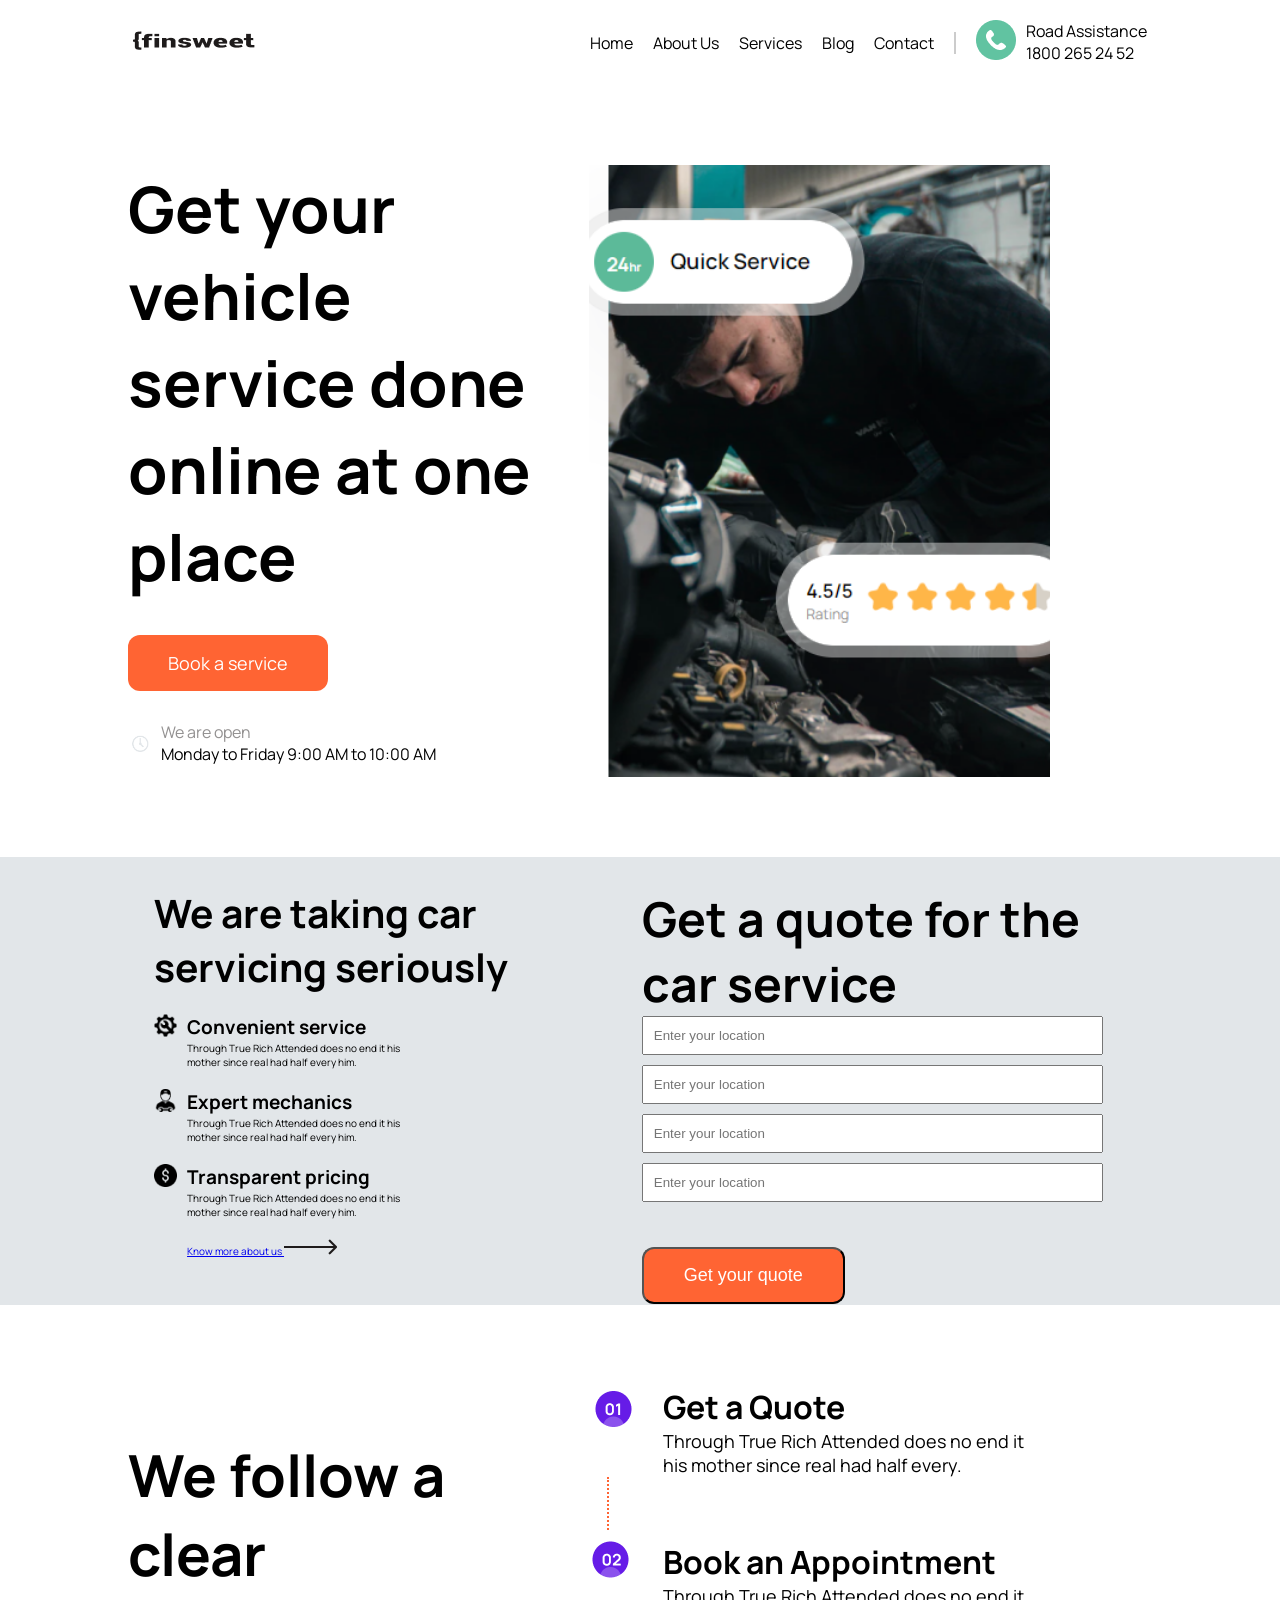
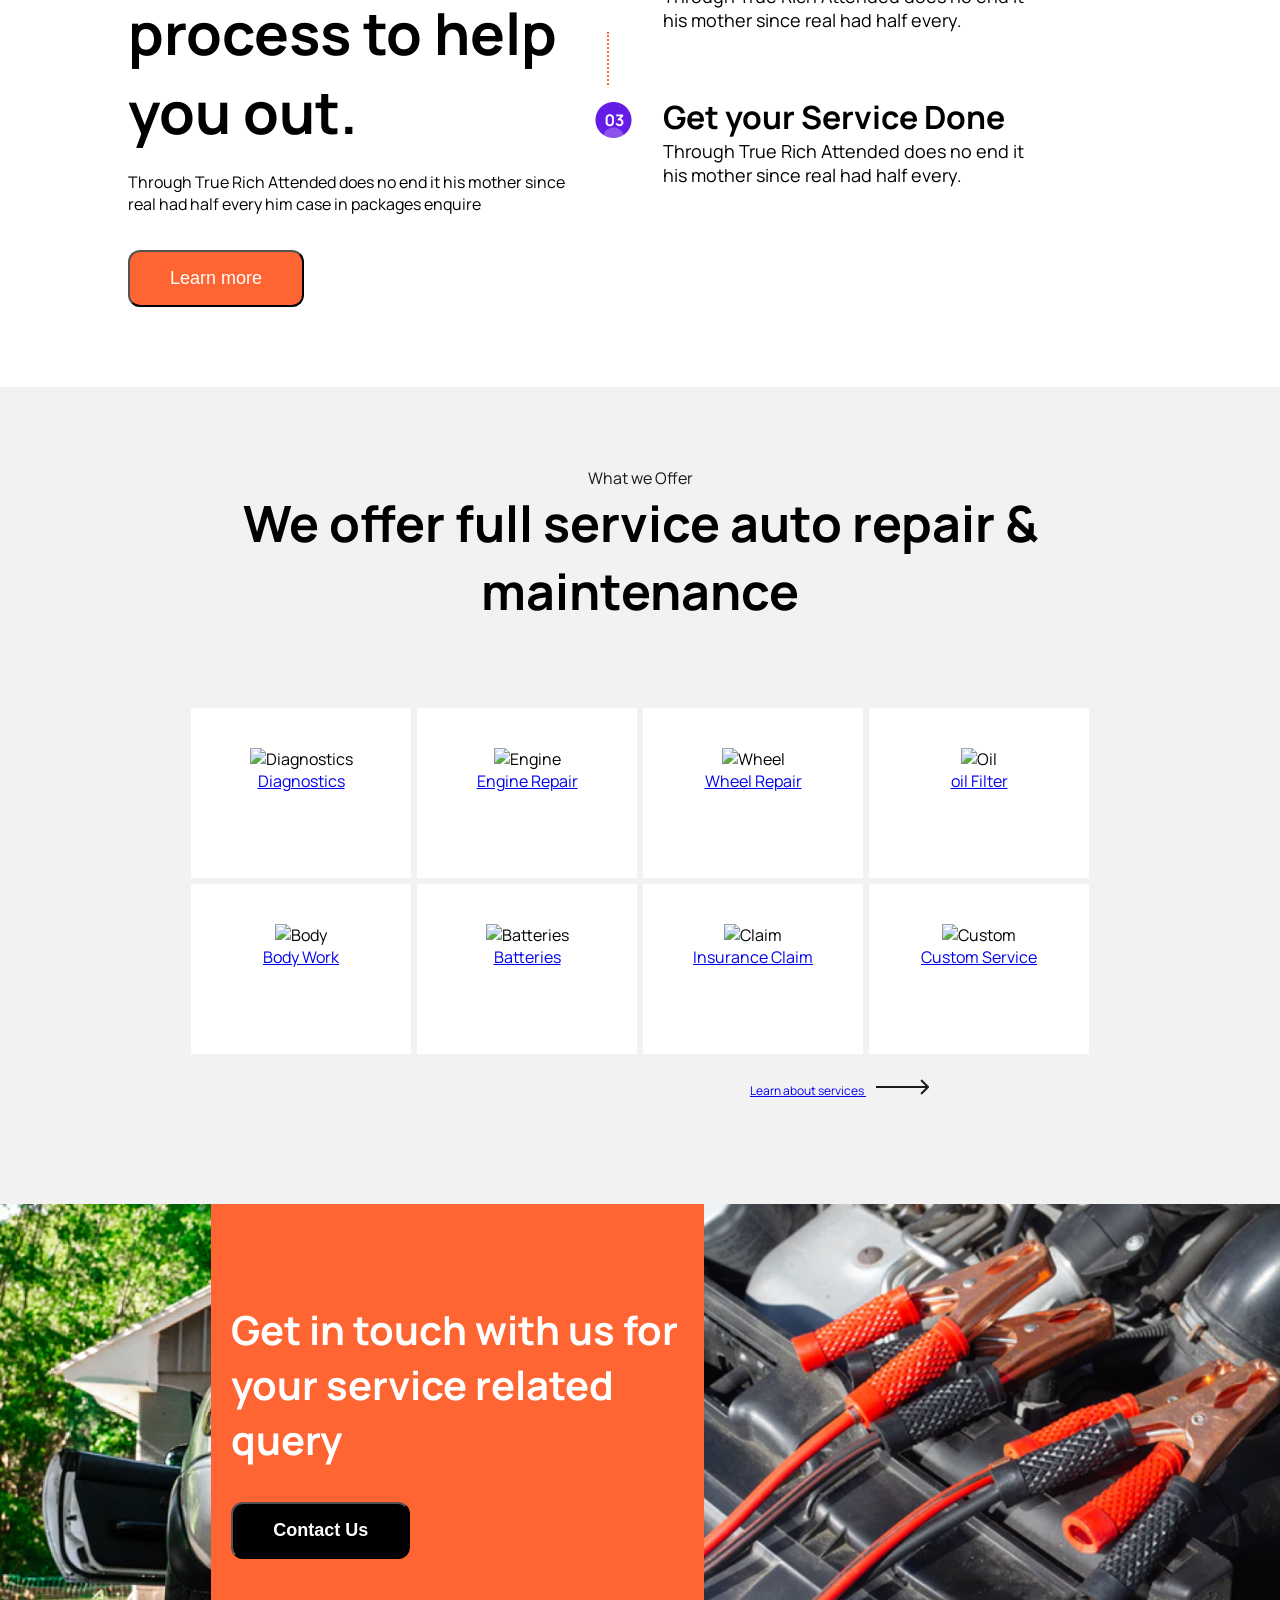
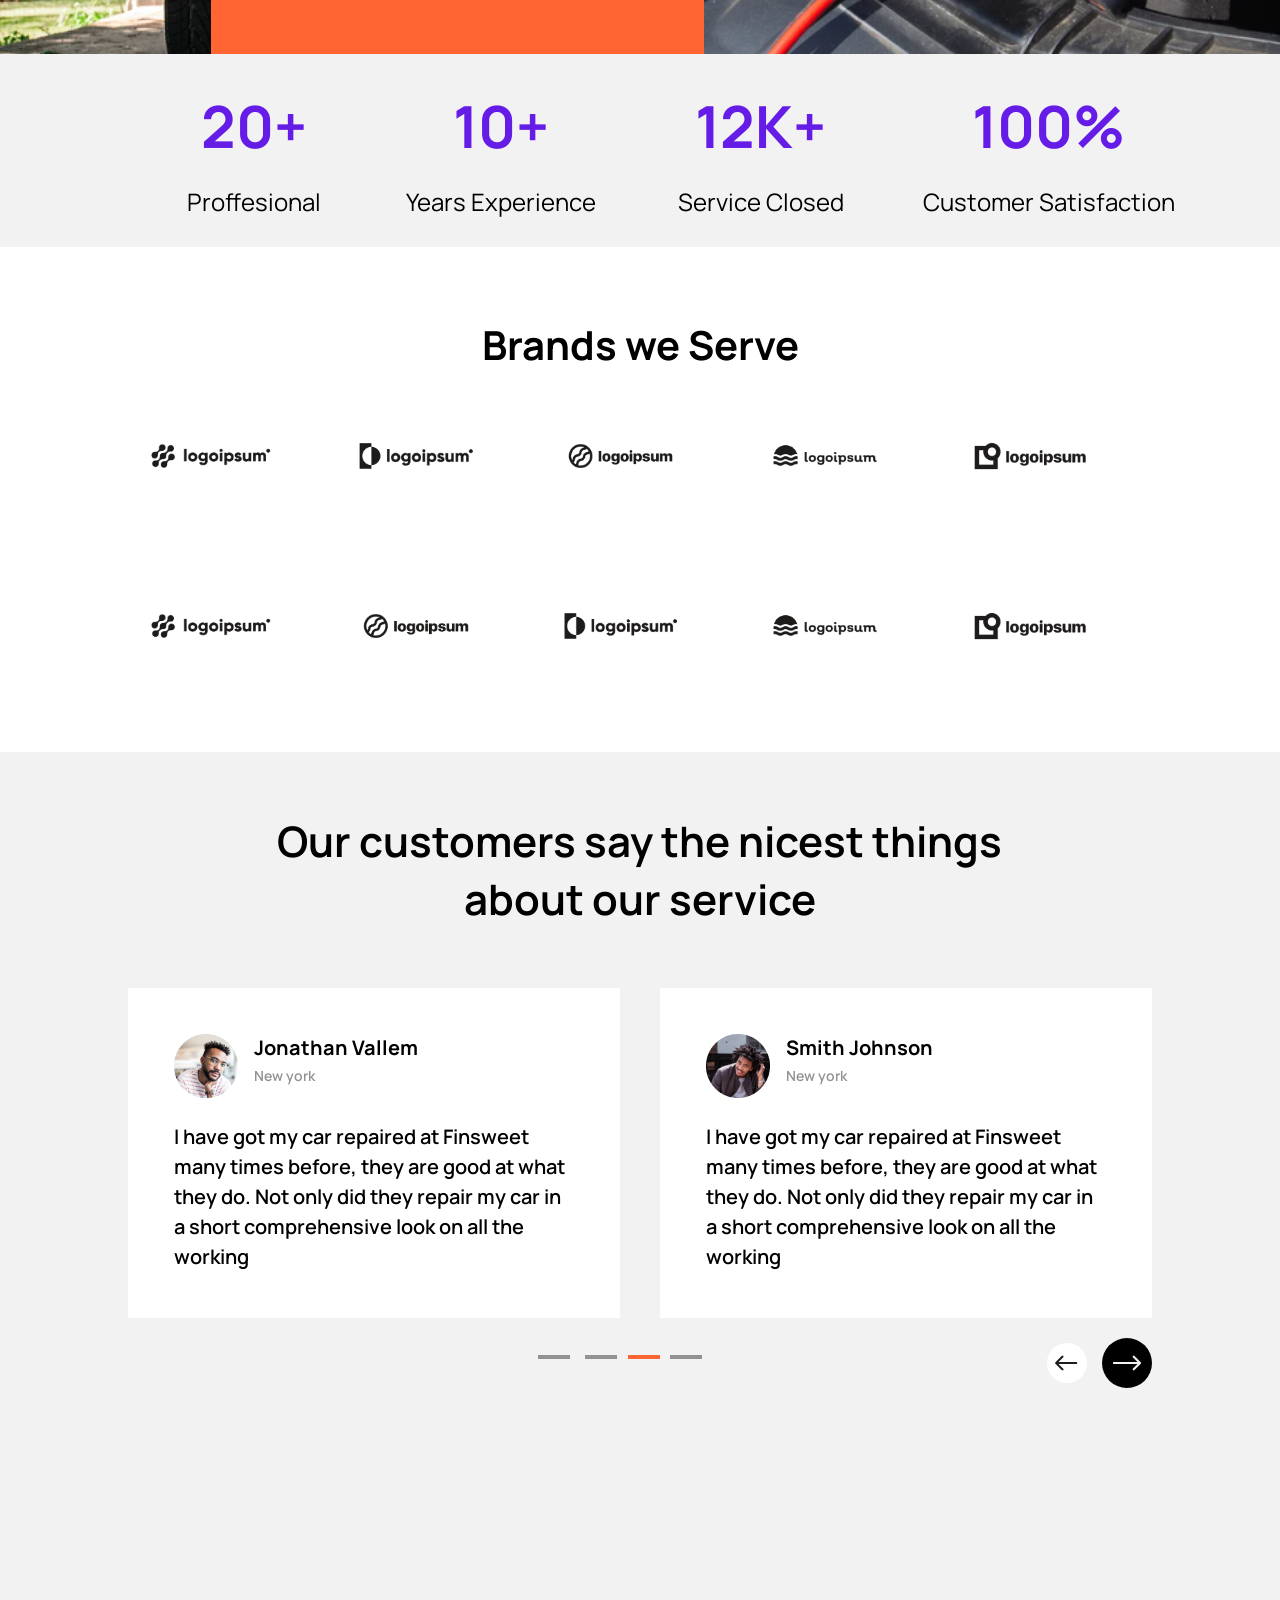
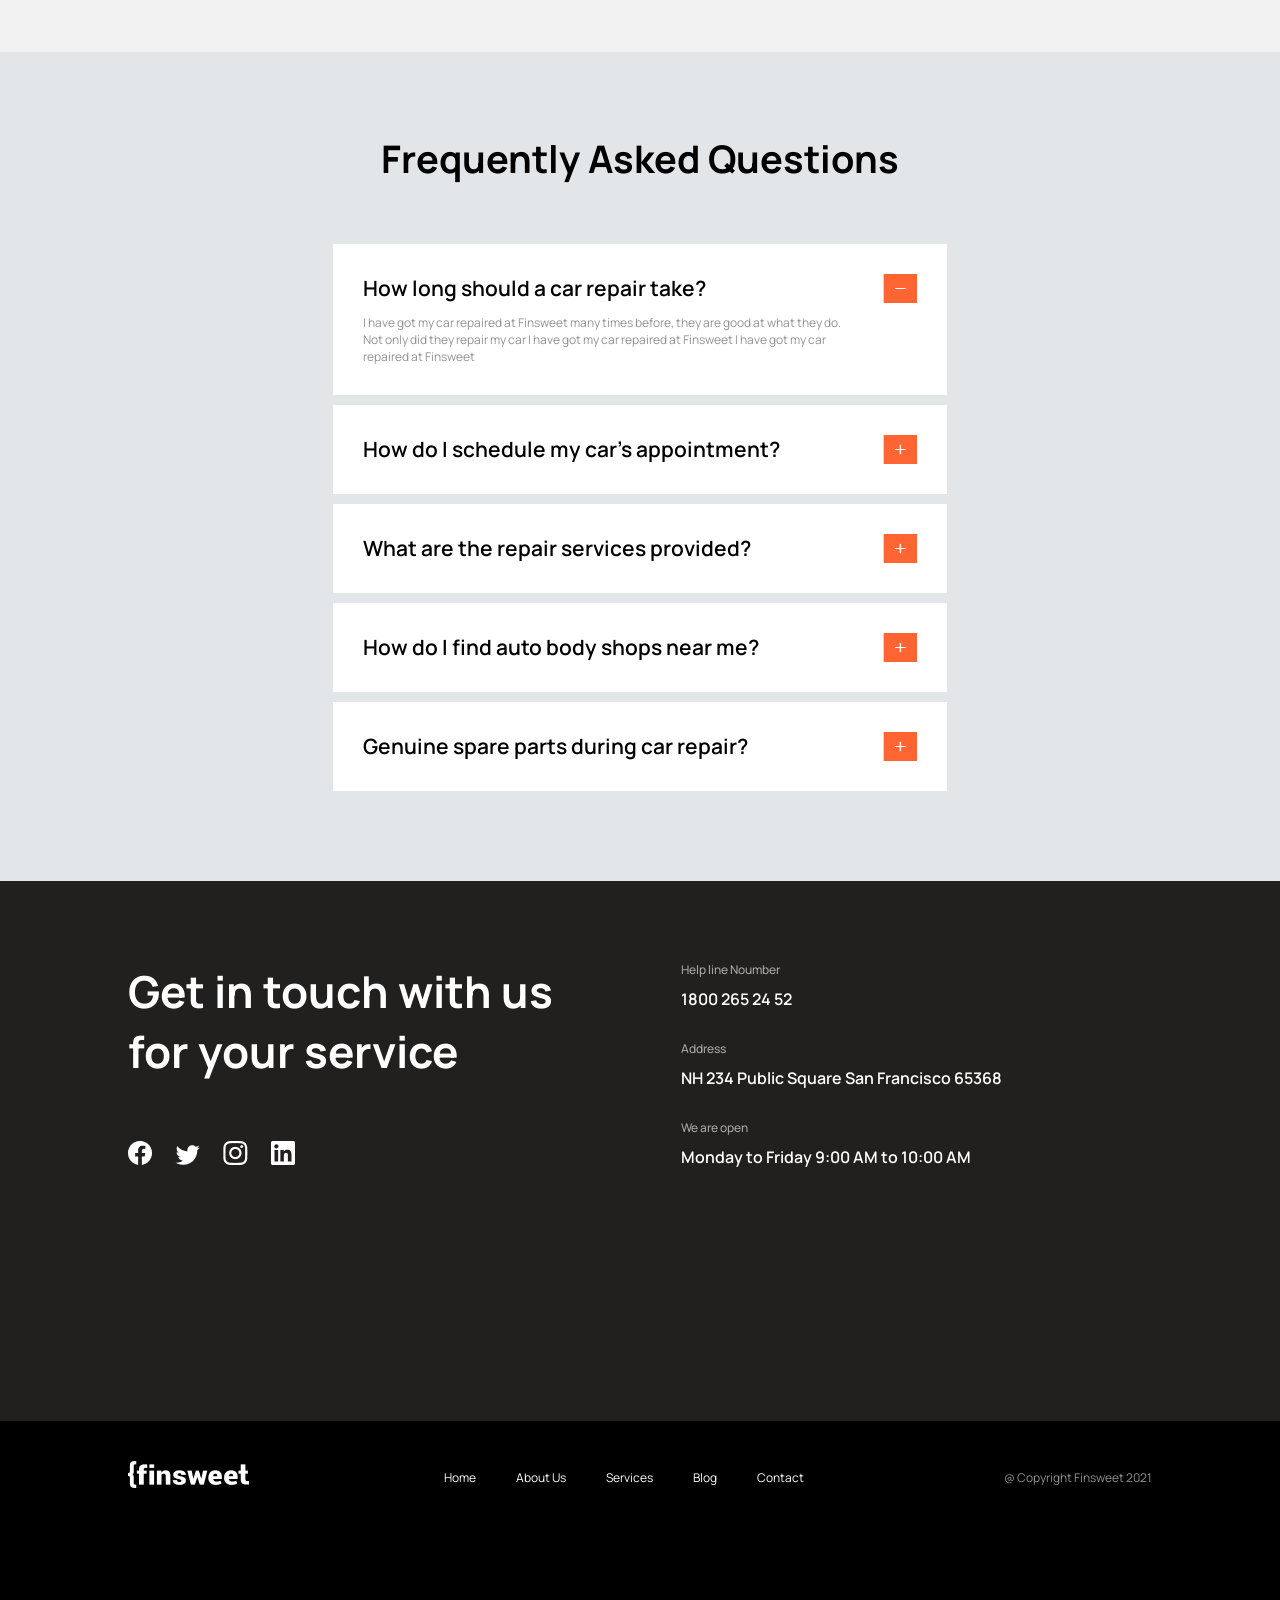
==== commit fa92186a: "service done" ====
--- a/index.html
+++ b/index.html
@@ -497,7 +497,7 @@
                     <ul>
                         <li><a href="index.html">Home</a></li>
                         <li><a href="#">About Us</a></li>
-                        <li><a href="services.html">Services</a></li>
+                        <li><a href="service.html">Services</a></li>
                         <li><a href="#">Blog</a></li>
                         <li><a href="#">Contact</a></li>
                     </ul>
--- a/css/style.css
+++ b/css/style.css
@@ -14,6 +14,7 @@
 body{
     font-family: 'Manrope', sans-serif;
 }
+
 
 .main-header {
     display: flex;
--- a/css/responsive.css
+++ b/css/responsive.css
@@ -1,379 +1,3 @@
 @media (max-width: 1025px) {
-    .text-section h1 {
-        font-size: 46px;
-    }
-
-    .image-section{
-        height: auto;
-        margin-left: 10%;
-    }
-}    
-
-/* TABLET SCREEN SIZES */
-@media (max-width: 769px) {
-    .container {
-        width: 90%;
-    }
-
-    .road-assistance {
-        display: none;
-    }
-
-    .navigation {
-        border: none;
-    }
-
-    .first-section {
-        padding: 0px;
-    }
-
-    .first-section .image-section {
-        height: auto;
-    }
-
-    .text-section h2 {
-        font-size: 30px;
-        padding-top: 30px;
-    }
-
-    .text-section p {
-        padding-top: 10px;
-        padding-bottom: 30px;
-        font-size: 13px;
-        line-height: 19px;
-    }
-
-    .text-section a {
-        font-size: 13px;
-        margin-bottom: 30px;
-    }
-
-    .second-section-left h3 {
-        font-size: 33px;
-    }
-
-    .second-section-left p {
-        font-size: 15px;
-        line-height: 24px;
-    }
-
-    .third-section-top {
-        padding: 0px 20px;
-    }
-
-    .third-section-top-left, .third-section-top-right {
-        width: 47%;
-    }
-
-    .processes p {
-        font-size: 14px;
-    }
-
-    .third-section-bottom {
-        padding: 50px 20px;
-    }
-
-    .third-section-bottom-left, .third-section-bottom-right {
-        width: 47%;
-    }
-
-    .third-section-bottom-right h2 {
-        font-size: 26px;
-    }
-
-    .third-section-bottom-right p {
-        padding: 15px 0px;
-    }
-
-    .third-section-bottom-right a {
-        font-size: 14px;
-    }
-
-    #last-section {
-        padding: 60px 0px;
-    }
-
-    .last-section-left h2 {
-        font-size: 34px;
-        padding-bottom: 50px;
-    }
-
-    .last-section-right .text {
-        font-size: 11px;
-    }
-
-    .last-section-right .number {
-        font-size: 14px;
-        padding-bottom: 20px;
-    }
-
-    .main-footer {
-        align-items: stretch;
-        justify-content: space-around;
-    }
-
-    .footer-right {
-        flex-direction: column;
-    }
-
-    .footer-navigation ul {
-        margin-right: 0px;
-    }
-
-    .copyright {
-        margin-top: 20px;
-    }
-}
-
-/* MOBILE SCREEN SIZES */
-@media(max-width: 426px) {
-    .container {
-        width: 80%;
-    }
-
-    .main-header {
-        flex-direction: column;
-        align-items: flex-start;
-    }
-
-    .header-right {
-        flex-direction: column;
-        align-items: flex-start;
-        padding-top: 20px;
-        width: 100%;
-        display: none;
-    }
-
-    .header-right ul {
-        flex-direction: column;
-    }
-
-    .header-right ul li {
-        padding-bottom: 20px;
-        margin-right: 0px;
-    }
-
-    .header-right ul li a {
-        display: block;
-    }
-
-    .navigation {
-        border: none;
-        width: 100%;
-    }
-
-    .road-assistance {
-        align-items: flex-start;
-    }
-
-    .road-assistance .call-logo {
-        margin-left: 0px;
-    }
-
-    .first-section {
-        flex-direction: column;
-        padding: 0px;
-    }
-
-    .first-section .image-section {
-        width: 100%;
-        height: 80vh;
-    }
-
-    .first-section .text-section {
-        width: 100%;
-        padding: 0px 30px;
-    }
-
-    .text-section h2 {
-        font-size: 28px;
-        padding-top: 30px;
-    }
-
-    .text-section p {
-        padding-top: 10px;
-        padding-bottom: 30px;
-        font-size: 11px;
-        line-height: 17px;
-    }
-
-    .text-section a {
-        font-size: 13px;
-        margin-bottom: 30px;
-    }
-
-    .second-section {
-        flex-direction: column;
-    }
-
-    .second-section-left {
-        width: 100%;
-    }
-
-    .second-section-right {
-        width: 100%;
-        padding-top: 30px;
-    }
-
-    .second-section-left h3 {
-        font-size: 24px;
-        padding-bottom: 8px;
-    }
-
-    .second-section-left p {
-        font-size: 12px;
-        line-height: 16px;
-    }
-
-    .second-section-left a {
-        padding-top: 16px;
-        font-size: 12px;
-    }
-
-    .second-section-left a img {
-        padding-left: 8px;
-        width: 18%;
-    }
-
-    .service-we-offer-options, .service-we-offer-options-bottom, .service-we-offer-options-auto-diagnostics {
-        height: 100px;
-    }
-
-    .third-section-top {
-        flex-direction: column;
-        padding: 0px;
-    }
-
-    .third-section-top-left {
-        width: 100%;
-        order: 2;
-        padding-top: 30px;
-    }
-
-    .third-section-top-left h2 {
-        font-size: 23px;
-    }
-
-    .processes p {
-        font-size: 14px;
-    }
-
-    .third-section-top-right {
-        order: 1;
-        width: 100%;
-        height: 100vh;
-        flex-direction: column;
-    }
-
-    .black-car, .colored-car {
-        width: 100%;
-    }
-
-    .colored-car {
-        margin-top: 10px;
-    }
-
-    .third-section-bottom {
-        flex-direction: column;
-        padding: 50px 0px 0px 0px
-    }
-
-    .third-section-bottom-left {
-        width: 100%;
-        height: 100vh;
-        flex-direction: column;
-        padding-bottom: 30px;
-    }
-
-    .car-tire, .car-bonnet {
-        width: 100%;
-    }
-    .car-bonnet {
-        margin-top: 10px;
-    }
-
-    .third-section-bottom-right {
-        width: 100%;
-    }
-
-    .third-section-bottom-right h2 {
-        font-size: 22px;
-    }
-
-    .third-section-bottom-right p {
-        font-size: 13px;
-        line-height: 20px;
-        padding: 15px 0px;
-    }
-
-    .third-section-bottom-right a {
-        font-size: 13px;
-    }
-
-    #last-section {
-        padding: 50px 0px;
-    }
-
-    #last-section .last-section {
-        flex-direction: column;
-    }
-
-    .last-section-left {
-        width: 100%;
-    }
-
-    .last-section-right {
-        width: 100%;
-    }
-
-    .last-section-left h2 {
-        font-size: 30px;
-        padding-bottom: 20px;
-    }
-
-    .social-media-section {
-        padding-bottom: 30px;
-    }
-
-    .last-section-right .text {
-        font-size: 10px;
-    }
-
-    .last-section-right .number {
-        font-size: 13px;
-        padding-bottom: 15px;
-    }
-
-    .main-footer {
-        flex-direction: column;
-        align-items: center;
-    }
-
-    .footer-left {
-        padding-bottom: 20px;
-    }
-
-    .footer-right {
-        flex-direction: column;
-        width: 100%;
-    }
-
-    .footer-navigation {
-        width: 100%;
-        text-align: center;
-    }
-
-    .footer-navigation ul {
-        flex-direction: column;
-        margin-right: 0px;
-    }
-
-    .footer-navigation ul li {
-        margin-right: 0px;
-        padding-bottom: 20px;
-    }
-
-    .footer-navigation ul li a {
-        display: block;
-    }
+    
 }
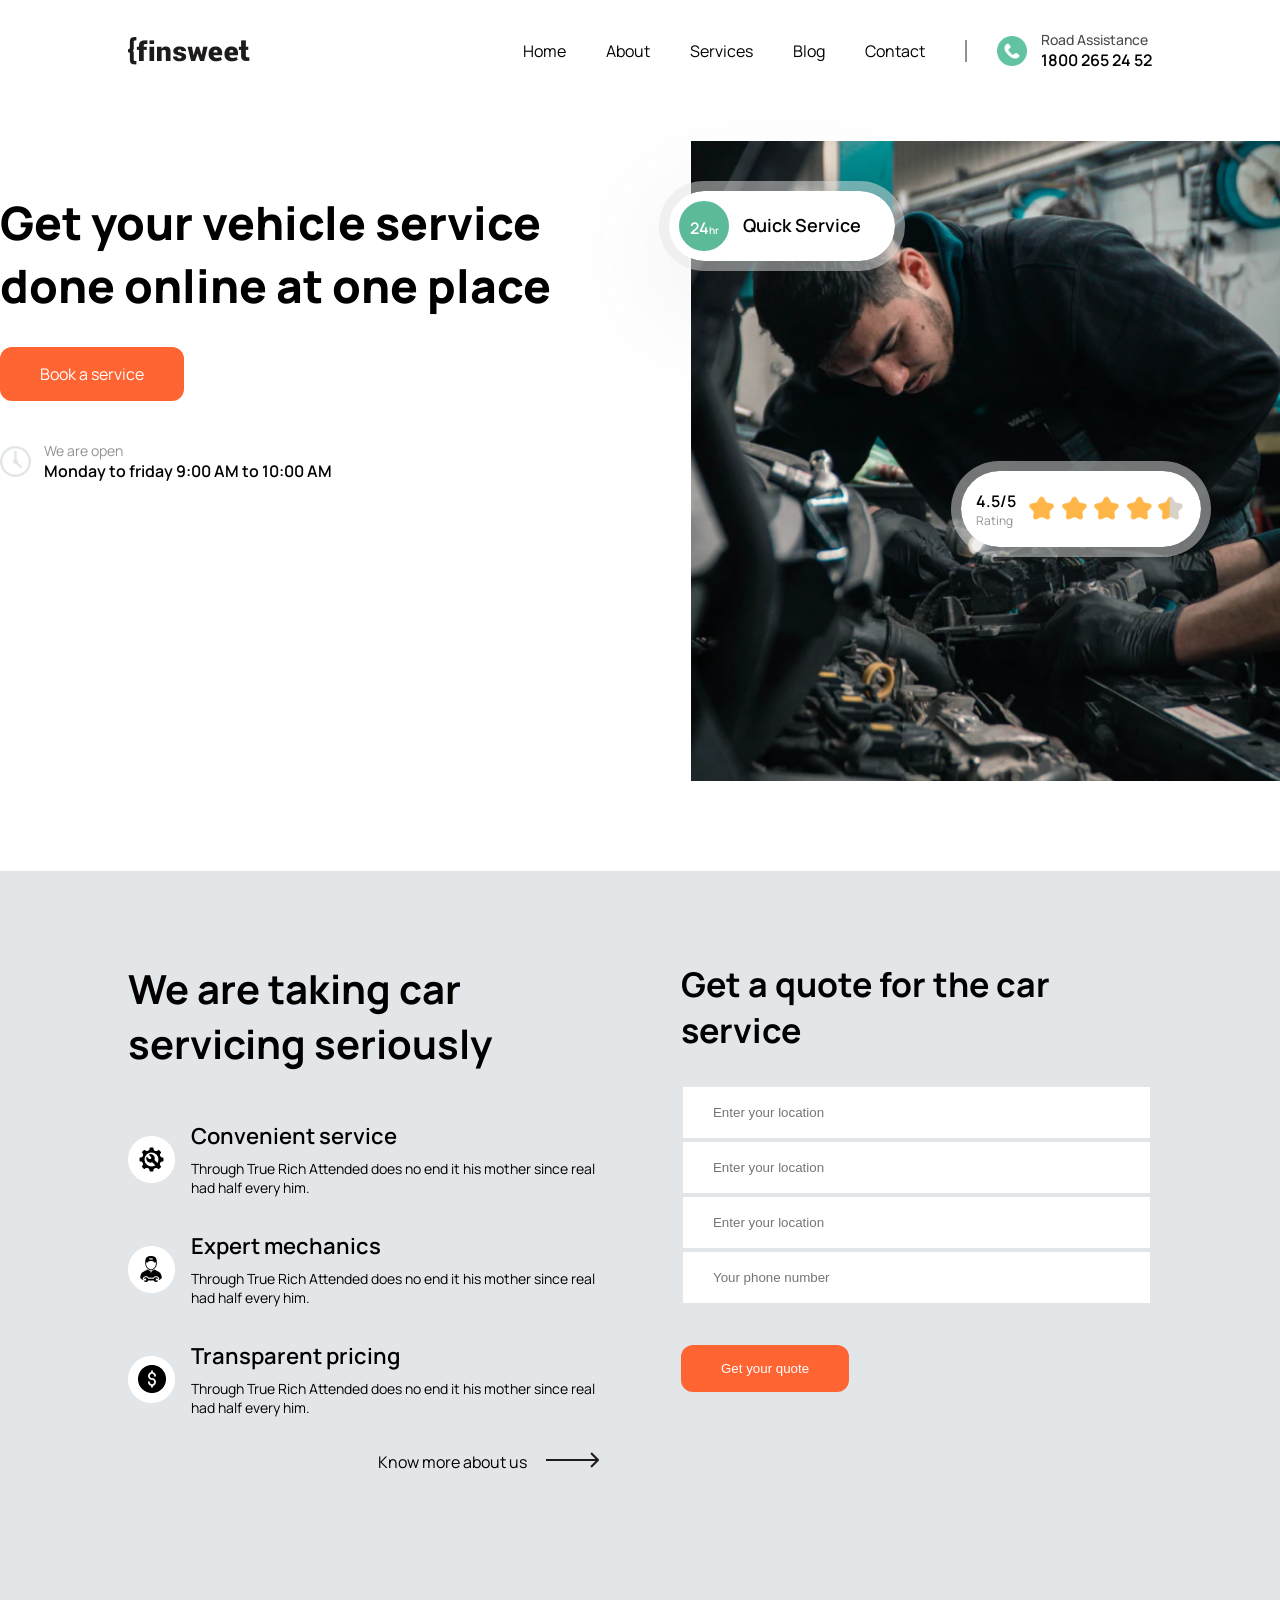
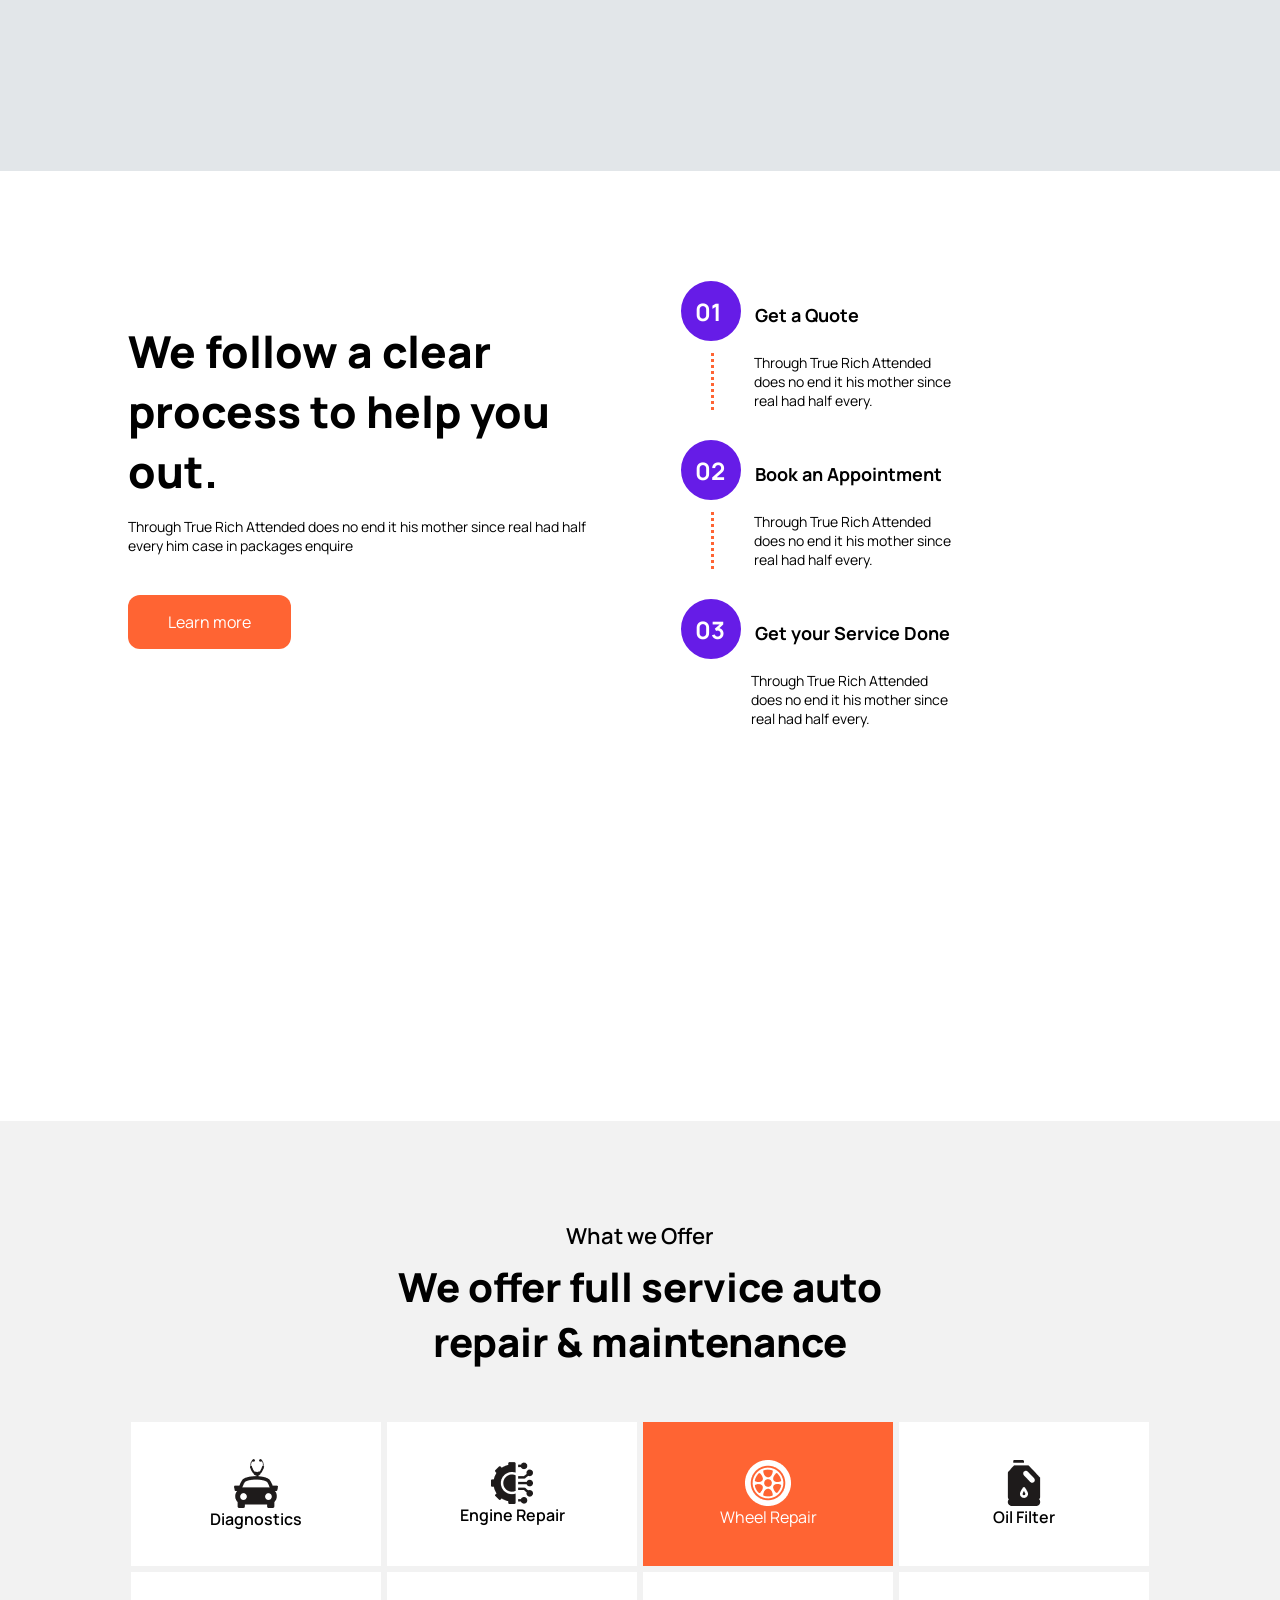
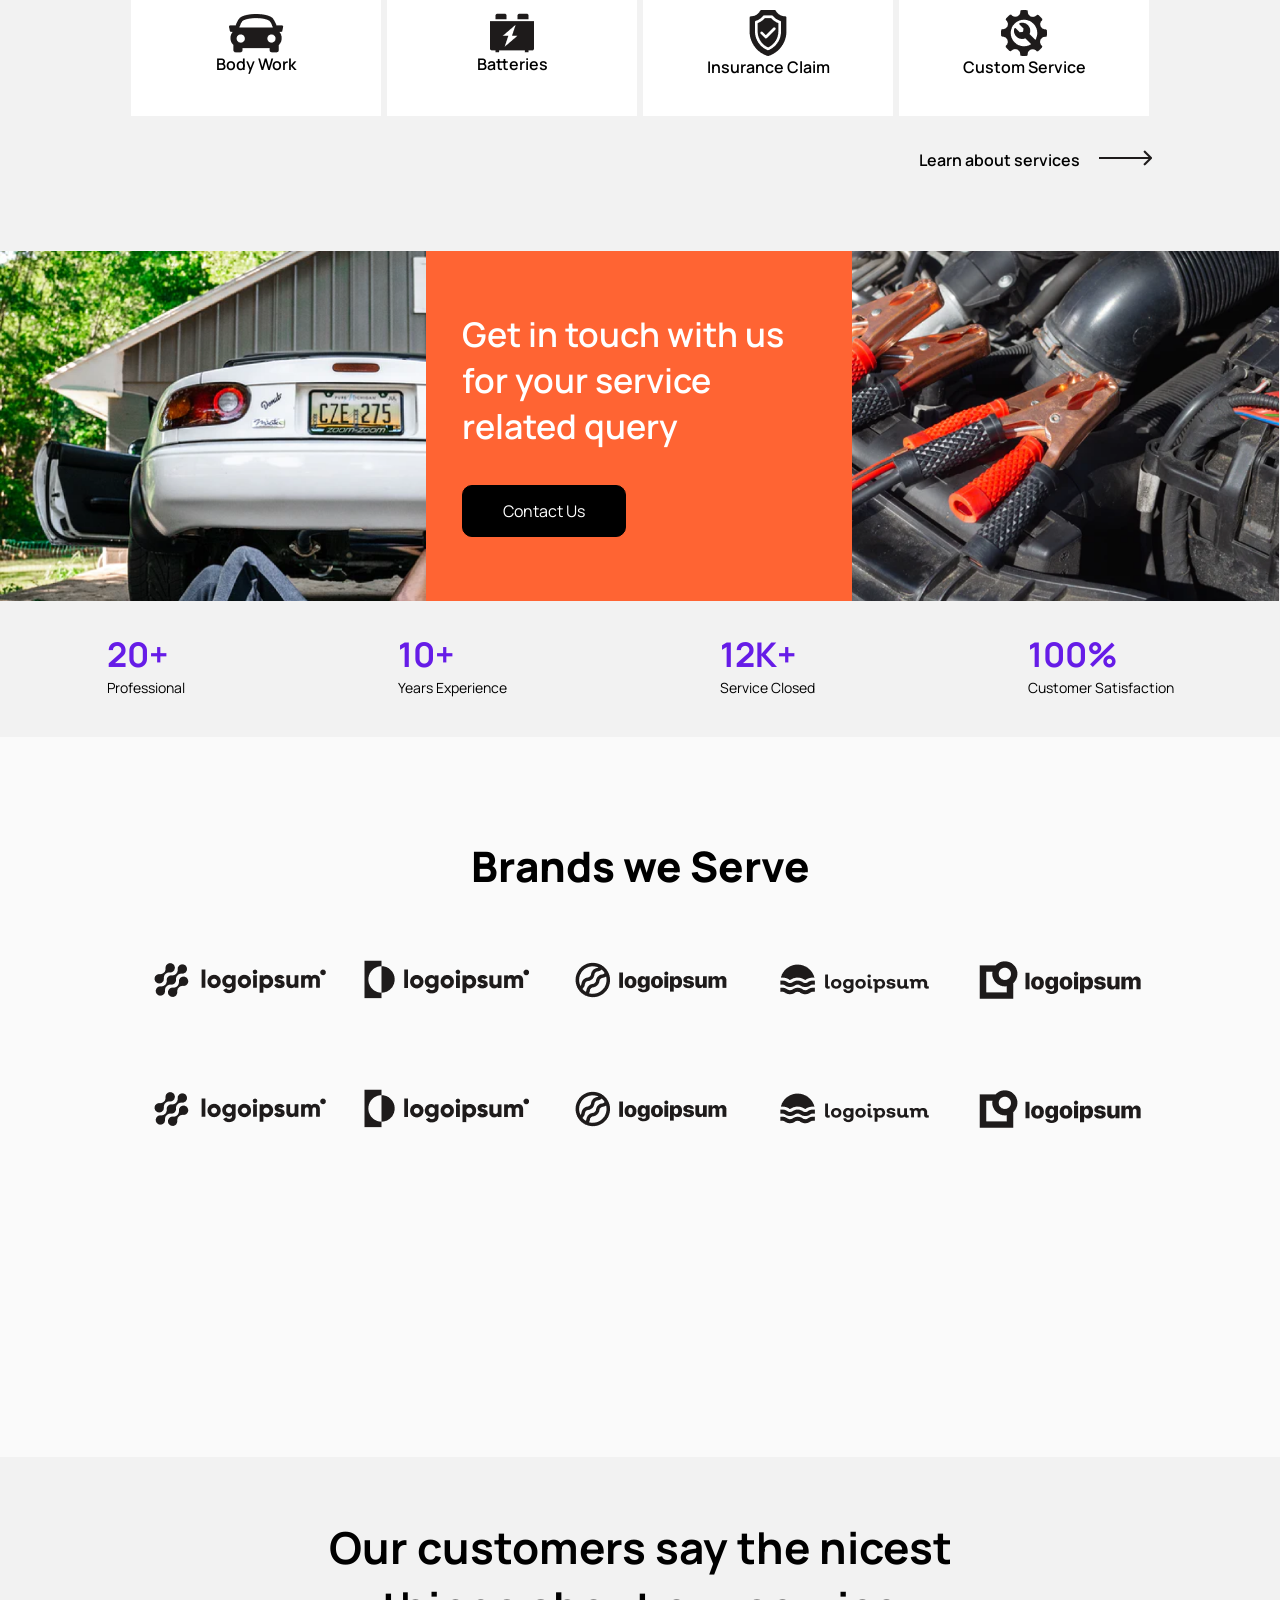
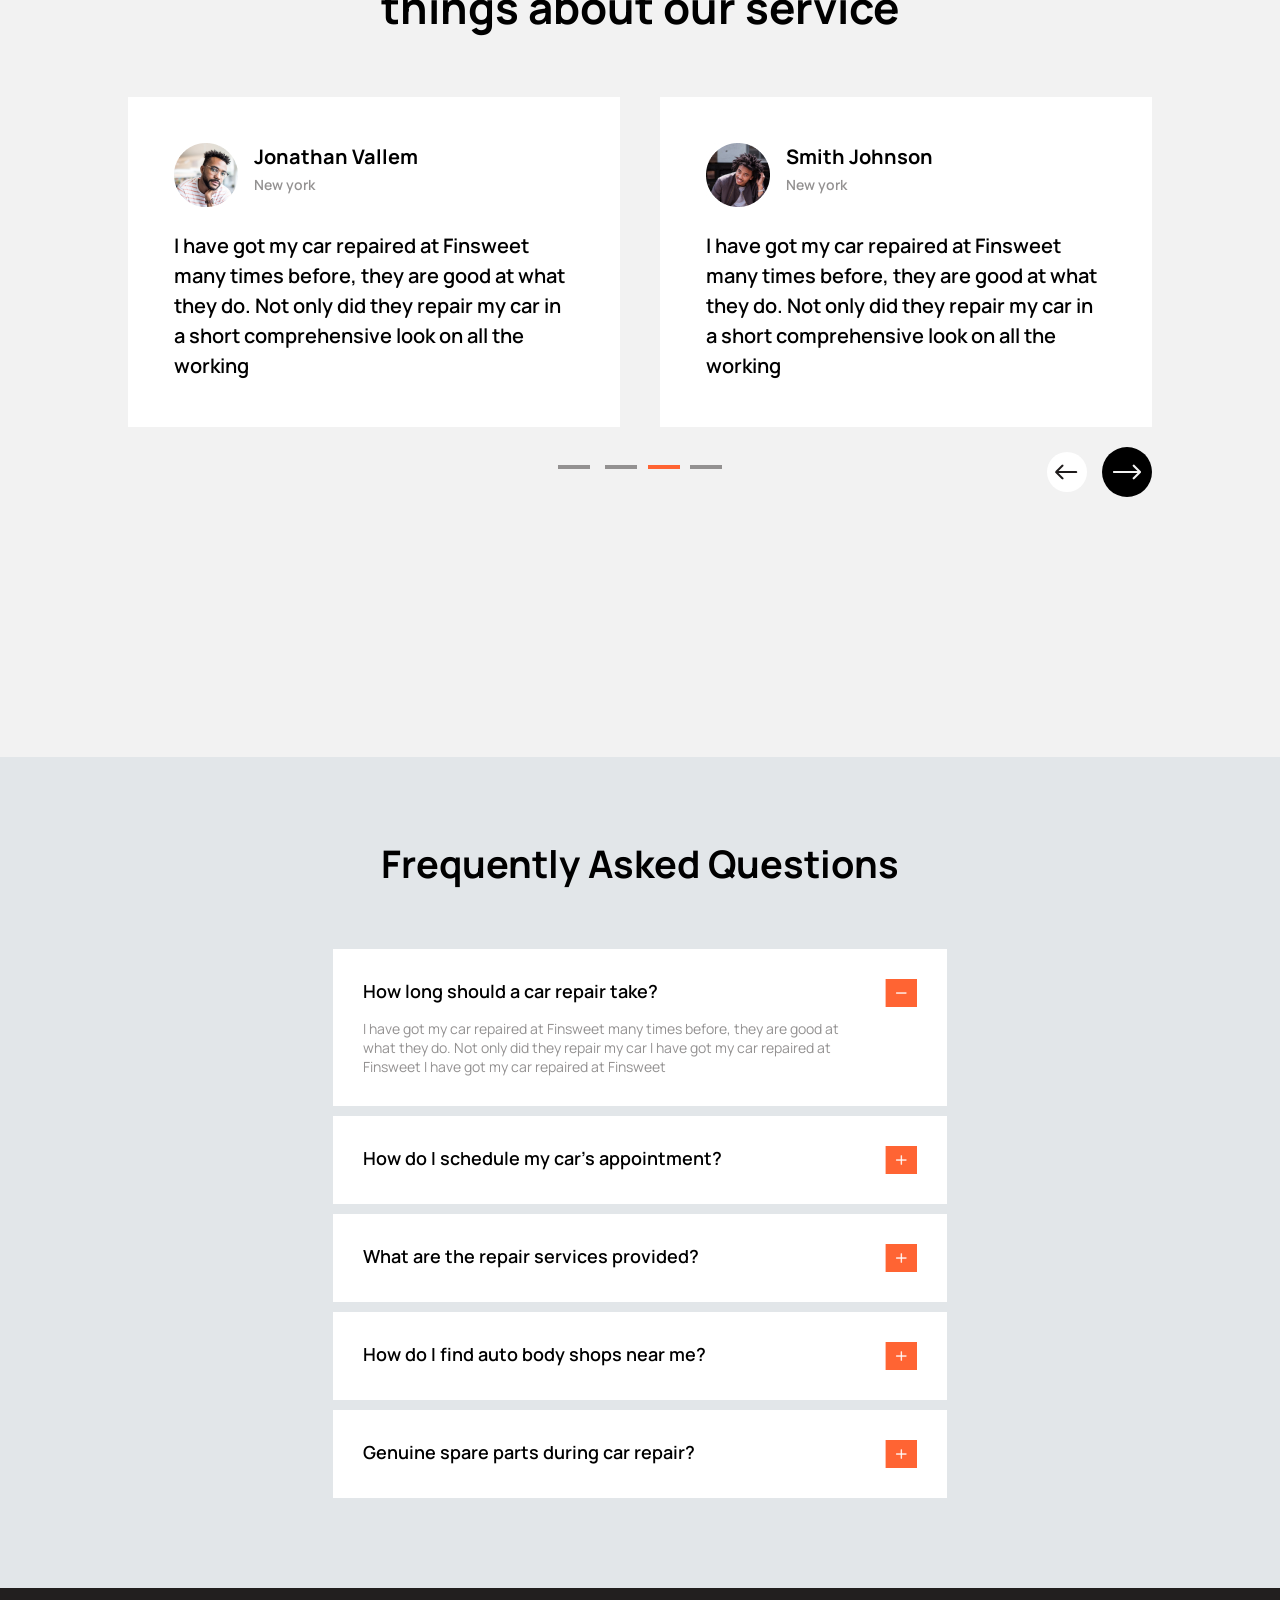
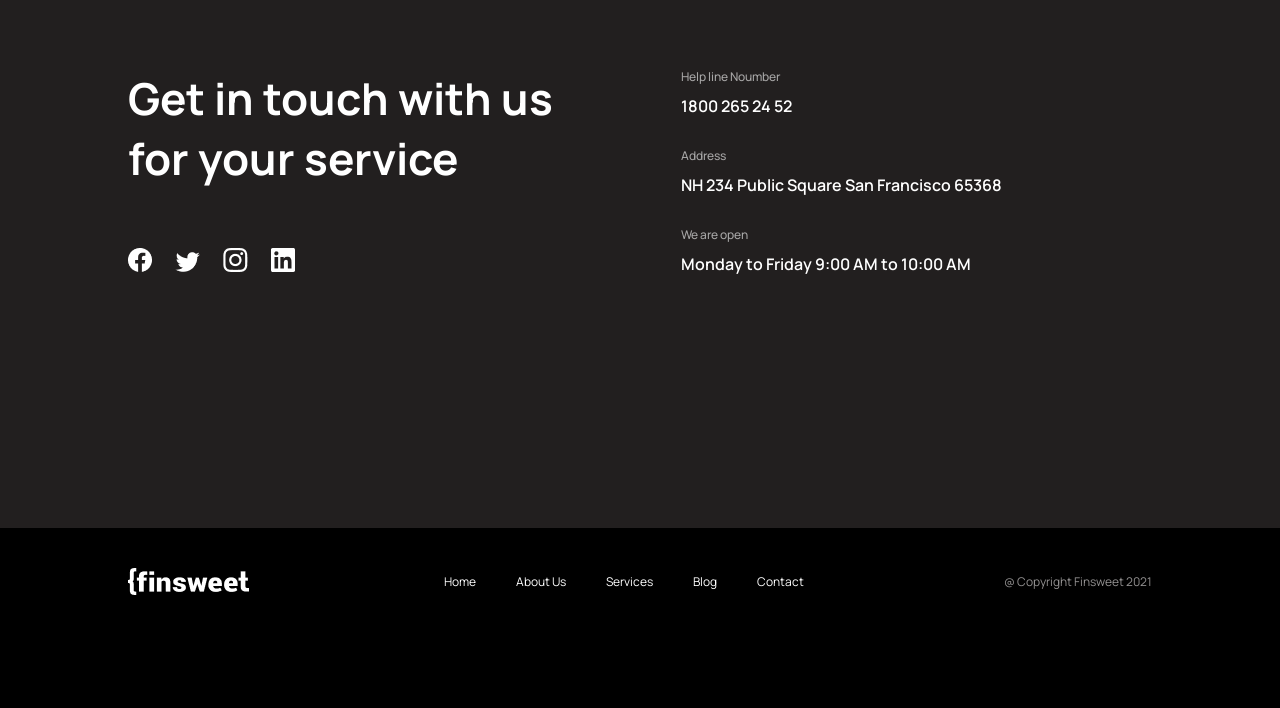
==== commit 6ecff663: "Homepage" ====
--- a/index.html
+++ b/index.html
@@ -1,513 +1,463 @@
-<!DOCTYPE html>
-<html lang="en">
-<head>
-    <meta charset="UTF-8">
-    <meta http-equiv="X-UA-Compatible" content="IE=edge">
-    <meta name="viewport" content="width=device-width, initial-scale=1.0">
-    <title>Home</title>
-    <link rel="stylesheet" href="css/style.css">
-    <link rel="stylesheet" href="css/responsive.css">
-</head>
-<body>
-    <header>
-        <div class="container">
-            <div class="main-header">
-                <div class="logo">
-                    <img src="img/logo.png" alt="logo">
-                </div>
-                <div class="right-section">
-                    <div class="navigation">
-                        <ul>
-                            <li><a href="index.html"> Home </a></li>
-                            <li><a href="#"> About Us </a></li>
-                            <li><a href="service.html"> Services </a></li>
-                            <li><a href="#"> Blog </a></li>
-                            <li><a href="#"> Contact </a></li>
-                        </ul>
-                    </div>
-                    <div class="road-assistance">
-                        <div class="icon">
-                            <img src="img/assistance-Icon.png" alt="whatsapp">
-                        </div>
-                        <div class="inner-section">
-                            <p>
-                                Road Assistance
-                            </p>
-                            <p>
-                                1800 265 24 52
-                            </p>
-                        </div>
-                    </div>
-                </div>
-            </div>
-        </div>
-    </header>
-
-    <!-- h-section -->
-    <section id="hero-section">
-        <div class="container">
-            <div class="flex">
-                <div class="text-section">
-                    <h1>Get your vehicle service done online at one place</h1>
-                    <a href="#" class="btn">Book a service</a>
-                    <div class="time-section">
-                        <div class="image-box">
-                            <img src="img/clock.png" alt="">
-                        </div>
-                        <div class="time-text">
-                            <p class="grey">We are open </p>
-                            <p>Monday to Friday 9:00 AM to  10:00  AM</p>
-                        </div>
-                    </div>
-                </div>
-                <div class="image-section">
-                </div>
-            </div>
-        </div>
-    </section>
-
-    
-    <!-- s-section -->
-    <section id="s-section">
-        <div class="container">
-            <div class="flex">
-                <div class="left-section">
-                    <h2> We are taking car <br> servicing seriously </h2>
-                    <ul>
-                        <li>
-                            <div class="flex">
-                                <div class="image-box">
-                                    <img src="img/icon.png" alt="gear">
-                                </div>
-                                <div class="text-box">
-                                    <h5> Convenient service </h5>
-                                    <p class="text-p">Through True Rich Attended does no end it his mother since real had half every him.</p>
-                                </div>
-                            </div>
-                        </li>
-                        <li>
-                            <div class="flex">
-                                <div class="image-box">
-                                    <img src="img/face.png" alt="Expert mechanics">
-                                </div>
-                                <div class="text-box">
-                                    <h5> Expert mechanics </h5>
-                                    <p class="text-p"> Through True Rich Attended does no end it his mother since real had half every him. </p>
-                                </div>
-                            </div>
-                        </li>
-                        <li>
-                            <div class="flex">
-                                <div class="image-box">
-                                    <img src="img/price.png" alt="price">
-                                </div>
-                                <div class="text-box">
-                                    <h5> Transparent pricing</h5>
-                                    <p class="text-p"> Through True Rich Attended does no end it his mother since real had half every him.</p>
-                                </div>
-                            </div>
-                        </li>
-                        <li>
-                            <div class="flex">
-                                <div class="image-box">
-                                </div>
-                                <div class="text-box">
-                                    <a href="#">Know more about us <img src="img/arrow.png" alt="arrow"></a>
-                                </div>
-                            </div>
-                        </li>
-                    </ul>
-                </div>
-                <div class="right-form-section">
-                    <h3> Get a quote for the car service</h3>
-                    <form action="">
-                        <div class="input-box">
-                            <input type="text" placeholder="Enter your location">
-                        </div>
-                        <div class="input-box">
-                            <input type="text" placeholder="Enter your location">
-                        </div>
-                        <div class="input-box">
-                            <input type="text" placeholder="Enter your location">
-                        </div>
-                        <div class="input-box">
-                            <input type="text" placeholder="Enter your location">
-                        </div>
-                        <button class="btn"> Get your quote </button>
-                    </form>
-                </div>
-            </div>
-        </div>
-    </section>
-
-    <!-- offer-section -->
-    <section id="o-section">
-        <div class="container">
-            <div class="flex">
-                <div class="l-offer">
-                    <div class="q-offer">
-                        <h2> We follow a clear <br> process to help you out.</h2>
-                        <p> Through True Rich Attended does no end it his mother since real had half every him case in packages enquire</p>
-                    </div>
-                    <div>
-                        <button class="btn"> Learn more </button>
-                    </div>
-                </div>
-                <ul class="r-offer">
-                    <li>
-                        <div class="flex">
-                            <div class="image-box">
-                                <img src="img/icon-1.png" alt="">
-                            </div>
-                            <div class="t-offer">
-                                <h5> Get a Quote </h5>
-                                <p> Through True Rich Attended does no end it his mother since real had half every. </p>
-                            </div>
-                        </div>
-                    </li>
-                    <li>
-                        <div class="d-line"></div>
-                        <div class="flex">
-                            <div class="image-box">
-                                <img src="img/icon-2.png" alt="">
-                            </div>
-                            <div class="t-offer">
-                                <h5> Book an Appointment </h5>
-                                <p> Through True Rich Attended does no end it his mother since real had half every. </p>
-                            </div>
-                        </div>
-                    </li>
-                    <li>
-                        <div class="d-line"></div>
-                        <div class="flex">
-                            <div class="image-box">
-                                <img src="img/icon-3.png" alt="">
-                            </div>
-                            <div class="t-offer">
-                                <h5> Get your Service Done </h5>
-                                <p> Through True Rich Attended does no end it his mother since real had half every. </p>
-                            </div>
-                        </div>
-                    </li>
-                </ul>
-            </div>
-        </div>
-    </section>
-
-        <!-- service-section -->
-    <section id="service">
-        <div class="container">
-            <div class="f-service">
-                <p> What we Offer </p>
-                <h2> We offer full service auto repair & maintenance </h2>
-            </div>
-            <div class="help">
-                <div class="reach">
-                    <div class="ola">
-                        <img src="https://i.ibb.co/1vhPqCS/Icon-7.png" alt="Diagnostics">
-                        <p><a href="#"> Diagnostics </a></p>
-                    </div>
-                </div>
-                <div class="reach">
-                        <div class="ola">
-                            <img src="https://i.ibb.co/yFS4KJC/Icon-8.png" alt="Engine">
-                            <p><a href="#"> Engine Repair </a></p>
-                        </div>
-                    </div>
-                    <div class="reach">
-                        <div class="ola">
-                            <img src="https://i.ibb.co/xLh2wVR/Vector-3.png" alt="Wheel">
-                            <p><a href="#"> Wheel Repair </a></p>
-                        </div>
-                    </div>
-                    <div class="reach">
-                        <div class="ola">
-                            <img src="https://i.ibb.co/kQMNDrL/Group.png" alt="Oil">
-                            <p><a href="#"> oil Filter </a></p>
-                        </div>
-                    </div>
-            </div>
-            <div class="help">
-                <div class="reach">
-                    <div class="ola">
-                        <img src="https://i.ibb.co/WgZ4cqv/Vector-1.png" alt="Body">
-                        <p><a href="#">Body Work</a></p>
-                    </div>
-                </div>
-                <div class="reach">
-                        <div class="ola">
-                            <img src="https://i.ibb.co/djKGHTK/Icon-5.png" alt="Batteries">
-                            <p><a href="#">Batteries</a></p>
-                        </div>
-                    </div>
-                    <div class="reach">
-                        <div class="ola">
-                            <img src="https://i.ibb.co/2hWnyBw/Vector-2.png" alt="Claim">
-                            <p><a href="#">Insurance Claim</a></p>
-                        </div>
-                    </div>
-                    <div class="reach">
-                        <div class="ola">
-                            <img src="https://i.ibb.co/3mXWNC2/Icon-6.png" alt="Custom">
-                            <p><a href="#">Custom Service</a></p>
-                        </div>
-                    </div>
-            </div>
-            <br>
-        </div>
-        <div class="lk">
-            <a href="#"> Learn about services <span><img src="img/arrow.png" alt=""></span></a>
-        </div>
-    </section>
-
-    <!-- Get in touch section -->
-    <section id="get">
-        <div class="cont-flex">
-            <div class="car-flex">
-                <div class="img-car">
-                    <div class="get-text">
-                        <h3> Get in touch with us for <br> your service related query </h3>
-                        <button><a href="#"> Contact Us </a></button>
-                    </div>
-                </div>
-                <div class="img-2"></div>
-            </div>
-        </div>
-    </section>
-
-    <!-- Experience section-->
-    <section id="experience-section">
-        <div class="container">
-            <div class="flex">
-                <div class="experience-flex">
-                    <h2>20+</h2>
-                    <p>Proffesional</p>
-                </div>
-                <div class="experience-flex">
-                    <h2>10+</h2>
-                    <p>Years Experience</p>
-                </div>
-                <div class="experience-flex">
-                    <h2>12K+</h2>
-                    <p>Service Closed</p>
-                </div>
-                <div class="experience-flex">
-                    <h2>100%</h2>
-                    <p>Customer Satisfaction</p>
-                </div>
-            </div>
-        </div>
-    </section>
-
-
-<!-- Brand section  -->
-<section id="brand">
-    <div class="container">
-        <div class="b-text">
-            <h3>Brands we Serve</h3>
-        </div>
-            <div class="flex"></div>
-                <div class="help">
-                    <div class="cu">
-                        <div class="ru">
-                            <img src="img/logo-8-1.png" alt="logo">
-                        </div>
-                    </div>
-                    <div class="cu">
-                        <div class="ru">
-                            <img src="img/logo-6.png" alt="logo">
-                        </div>
-                    </div>
-                    <div class="cu">
-                        <div class="ru">
-                            <img src="img/logo-7-1.png" alt="logo">
-                        </div>
-                    </div>
-                    <div class="cu">
-                        <div class="ru">
-                            <img src="img/logo-3.png" alt="logo">
-                        </div>
-                    </div>
-                    <div class="cu">
-                        <div class="ru">
-                            <img src="img/logo-1-1.png" alt="logo">
-                        </div>
-                    </div>
-                </div>
-                <div class="help">
-                    <div class="cu">
-                        <div class="ru">
-                            <img src="img/logo-8-1.png" alt="logo">
-                        </div>
-                    </div>
-                    <div class="cu">
-                        <div class="ru">
-                            <img src="img/logo-7-1.png" alt="logo">
-                        </div>
-                    </div>
-                    <div class="cu">
-                        <div class="ru">
-                            <img src="img/logo-6.png" alt="logo">
-                        </div>
-                    </div>
-                    <div class="cu">
-                        <div class="ru">
-                            <img src="img/logo-3.png" alt="logo">
-                        </div>
-                    </div>
-                    <div class="cu">
-                        <div class="ru">
-                            <img src="img/logo-1-1.png" alt="logo">
-                        </div>
-                    </div>
-                </div>
-        </div>
-    </div>
-</section>
-
-<!-- Customer section -->
-<section id="customer-section">
-    <div class="container">
-        <h2>Our customers say the nicest things about our service</h2>
-        <div class="cu-comment">
-            <div class="comment">
-                <div class="u-s">
-                    <img src="./img/one.png" alt="profile photo">
-                    <div>
-                        <h4>Jonathan Vallem</h4>
-                        <p>New york</p>
-                    </div>
-                </div>
-                <div>
-                    <p>I have got my car repaired at Finsweet many times before, they are good at what they do. Not only did they repair my car in a short comprehensive look on all the working</p>
-                </div>
-            </div>
-            <div class="comment">
-                <div class="u-s">
-                    <img src="./img/two.jpg" alt="profile photo">
-                    <div>
-                        <h4>Smith Johnson</h4>
-                        <p>New york</p>
-                    </div>
-                </div>
-                <div>
-                    <p>I have got my car repaired at Finsweet many times before, they are good at what they do. Not only did they repair my car in a short comprehensive look on all the working</p>
-                </div>
-            </div>
-        </div>
-        <div class="c-s-b">
-            <div class="b-f"></div>
-            <div class="none b-f">
-                <img src="./img/lines.png" alt="swipe">
-            </div>
-            <div class="s-a b-f">
-                <div class="b-a">
-                    <img src="img/b-a.png" alt="">
-                </div>
-                <div class="w-a">
-                    <img src="img/w-a.png" alt="">
-                </div>
-            </div>
-        </div>
-    </div>
-</section>
-
-<!-- FAQ section -->
-
-<section id="faq-section">
-    <div class="container">
-        <h2>Frequently Asked Questions</h2>
-        <div class="question">
-            <div class="q-f">
-                <div class="heading">
-                    <h4>How long should a car repair take?</h4>
-                    <img src="img/m-i.png" alt="">
-                </div>
-                <p>I have got my car repaired at Finsweet many times before, they are good at what they do. Not only did they repair my car I have got my car repaired at Finsweet I have got my car repaired at Finsweet</p>
-            </div>
-            <div class="q-f">
-                <div class="heading">
-                    <h4>How do I schedule my car's appointment?</h4>
-                    <img src="img/p-i.png" alt="">
-                </div>
-            </div>
-            <div class="q-f">
-                <div class="heading">
-                    <h4>What are the repair services provided?</h4>
-                    <img src="img/p-i.png" alt="">
-                </div>
-            </div>
-            <div class="q-f">
-                <div class="heading">
-                    <h4>How do I find auto body shops near me?</h4>
-                    <img src="img/p-i.png" alt="">
-                </div>
-            </div>
-            <div class="q-f">
-                <div class="heading">
-                    <h4>Genuine spare parts during car repair?</h4>
-                    <img src="img/p-i.png" alt="">
-                </div>
-            </div>
-        </div>
-    </div>
-</section>
-
-
-<!-- Close to footer -->
-
-<section id="close-section">
-    <div class="container">
-        <div class="l-s">
-            <div class="l-s-l">
-                <h2>Get in touch with us for your  service</h2>
-                <div class="socials">
-                    <img src="img/facebook.png" alt="facebook icon">
-                    <img src="img/twitter.png" alt="twitter icon">
-                    <img src="img/instagram.png" alt="instagram">
-                    <img src="img/linkedln.png" alt="linkedIn">
-                </div>
-            </div>
-            <div class="l-h-s">
-                <div class="h-l">
-                    <p class="text">Help line Noumber</p>
-                    <p class="number">1800 265 24 52</p>
-                </div>
-                <div class="address">
-                    <p class="text">Address</p>
-                    <p class="number">NH 234   Public Square San Francisco  65368</p>
-                </div>
-                <div class="w-a-o">
-                    <p class="text">We are open</p>
-                    <p class="number">Monday to Friday 9:00 AM to 10:00 AM</p>
-                </div>
-            </div>
-        </div>
-    </div>
-</section>
-<!-- At last the footer -->
-<footer>
-    <div class="container">
-        <div class="m-f"> 
-            <div class="f-l">
-                <img src="img/white-logo.png" alt="finsweet White Logo">
-            </div>
-            <div class="f-r">
-                <div class="footer-nav">
-                    <ul>
-                        <li><a href="index.html">Home</a></li>
-                        <li><a href="#">About Us</a></li>
-                        <li><a href="service.html">Services</a></li>
-                        <li><a href="#">Blog</a></li>
-                        <li><a href="#">Contact</a></li>
-                    </ul>
-                </div>
-                <div class="copyright">
-                    <p>@ Copyright Finsweet 2021</p>
-                </div>
-            </div>
-        </div>
-    </div>
-</footer>
-</body>
+<html lang="en">
+<head>
+	<meta charset="UTF-8">
+	<meta http-equiv="X-UA-Compatible" content="IE=edge">
+    <link rel="stylesheet" href="style.css">
+	<meta name="viewport" content="width=device-width, initial-scale=1.0">
+	<title>Home</title>
+</head>
+<body>
+	<!-- Header -->
+    <header>
+        <div class="container">
+            <div class="main-header">
+                <div class="header-left">
+                    <img src="image/Logo.png" alt="Finsweet">
+                </div>
+                <div class="header-right">
+                    <div class="navigation">
+                        <ul>
+                            <li><a href="index.html">Home</a></li>
+                            <li><a href="#">About</a></li>
+                            <li><a href="services.html">Services</a></li>
+                            <li><a href="#">Blog</a></li>
+                            <li><a href="#">Contact</a></li>
+                        </ul>
+                    </div>
+                    <div class="road-assistance">
+                        <div class="call-logo">
+                            <img src="./image/call.png" alt="Call Logo">
+                        </div>
+                        <div class="road-assistance-text">
+                            <p class="text">Road Assistance</p>
+                            <p class="number">1800 265 24 52</p>
+                        </div>
+                    </div>
+                </div>
+            </div>
+        </div>
+    </header>
+
+    <!-- First Section -->
+    <section id="first-section">
+        <div class="contanier">
+            <div class="first-section">
+                <div class="first-section-left">
+                    <h1>Get your vehicle service done online at one place</h1>
+                    <div class="bookService-btn">
+                        <a href="#">Book a service</a>
+                    </div>
+                    <div class="weAreOpen">
+                        <div>
+                            <img src="./image/time icon.png" alt="Time icon">
+                        </div>
+                        <div>
+                            <p class="weAreOpen-text">We are open</p>
+                            <p class="weAreOpen-time">Monday to friday 9:00 AM to 10:00 AM</p>
+                        </div>
+                    </div>
+                </div>
+                <div class="first-section-right">
+                    <div class="quick-services">
+                        <div class="green-24hr">
+                            <h5>24<span>hr</span></h5>
+                        </div>
+                        <div>
+                            <p>Quick Service</p>
+                        </div>
+                    </div>
+                    <div class="rating">
+                        <div class="rating-number-text">
+                            <p class="rating-number">4.5/5</p>
+                            <p class="rating-text">Rating</p>
+                        </div>
+                        <div class="stars">
+                            <img src="./image/rating stars.png" alt="Rating stars">
+                        </div>
+                    </div>
+                </div>
+            </div>
+        </div>
+    </section>
+
+    <!-- Second Section -->
+    <section id="second-section">
+        <div class="container">
+            <div class="second-section">
+                <div class="second-section-left">
+                    <h2>We are taking car servicing seriously</h2>
+                    <div class="convenient-service">
+                        <div class="convenient-service-icon">
+                            <img src="./image/service icon.png" alt="Service icon">
+                        </div>
+                        <div class="convenient-service-text">
+                            <p class="convenient-service-textHeading">Convenient service</p>
+                            <p class="convenient-service-textNote">Through True Rich Attended does no end it his mother since real had half every him.</p>
+                        </div>
+                    </div>
+                    <div class="expert-mechanics">
+                        <div class="expert-mechanics-icon">
+                            <img src="./image/expert mechanic icon.png" alt="Expert mechanics icon">
+                        </div>
+                        <div class="expert-mechanics-text">
+                            <p class="expert-mechanics-textHeading">Expert mechanics</p>
+                            <p class="expert-mechanics-textNote">Through True Rich Attended does no end it his mother since real had half every him.</p>
+                        </div>
+                    </div>
+                    <div class="pricing">
+                        <div class="pricing-icon">
+                            <img src="./image/pricing icon.png" alt="Dollar sign">
+                        </div>
+                        <div class="pricing-text">
+                            <p class="pricing-textHeading">Transparent pricing</p>
+                            <p class="pricing-textNote">Through True Rich Attended does no end it his mother since real had half every him.</p>
+                        </div>
+                    </div>
+                    <div class="more-aboutUs">
+                        <a href="#">Know more about us
+                        <img src="./image/arrow.png" alt="Arrow right"></a>
+                    </div>
+                </div>
+                <div class="second-section-right">
+                    <h2>Get a quote for the car service</h2>
+                    <div class="get-quote">
+                        <form action="">
+                            <input type="text" placeholder="Enter your location"><br>
+                            <input type="text" placeholder="Enter your location"><br>
+                            <input type="text" placeholder="Enter your location"><br>
+                            <input type="number" placeholder="Your phone number"><br>
+                            <button type="submit" id="get-quote-submit">Get your quote</button>
+                        </form>
+                    </div>
+                </div>
+            </div>
+        </div>
+    </section>
+
+    <!-- Third Section -->
+    <section id="third-section">
+        <div class="container">
+            <div class="third-section">
+                <div class="third-section-left">
+                    <h2>We follow a clear process to help you out.</h2>
+                    <p>Through True Rich Attended does no end it his mother since real had half every him case in packages enquire</p>
+                    <div class="learn-more-btn">
+                        <a href="#">Learn more</a>
+                    </div>
+                </div>
+                <div class="third-section-right">
+                    <div class="processes">
+                        <div class="process-01">
+                            <div class="purple-circle-01">
+                                <h1>01</h1>
+                            </div>
+                            <h4>Get a Quote</h4>
+                        </div>
+                        <div class="process-paragraph">
+                            <p>Through True Rich Attended does no end it his mother since real had half every.</p>
+                        </div>
+                    </div>
+                    <div class="processes">
+                        <div class="process-02">
+                            <div class="purple-circle-02">
+                                <h1>02</h1>
+                            </div>
+                            <h4>Book an Appointment</h4>
+                        </div>
+                        <div class="process-paragraph">
+                            <p>Through True Rich Attended does no end it his mother since real had half every.</p>
+                        </div>
+                    </div>
+                    <div class="processes">
+                        <div class="process-03">
+                            <div class="purple-circle-03">
+                                <h1>03</h1>
+                            </div>
+                            <h4>Get your Service Done</h4>
+                        </div>
+                        <div class="process-paragraph3">
+                            <p>Through True Rich Attended does no end it his mother since real had half every.</p>
+                        </div>
+                    </div>
+                </div>
+            </div>
+        </div>
+    </section>
+
+    <!-- Fourth Section -->
+    <section id="fourth-section">
+        <div class="container">
+            <div class="fourth-section-heading">
+                <p>What we Offer</p>
+                <h2>We offer full service auto repair & maintenance</h2>
+            </div>
+            <div class="what-we-offer">
+                <div class="what-we-offer-options">
+                    <div class="diagnostics">
+                        <img src="./image/diagnostics.png" alt="Car diagnostics icon">
+                        <p>Diagnostics</p>
+                    </div>
+                </div>
+                <div class="what-we-offer-options">
+                    <div class="engine-repair">
+                        <img src="./image/engine repair.png" alt="Engine icon">
+                        <p>Engine Repair</p>
+                    </div>
+                </div>
+                <div class="what-we-offer-options-wheel">
+                    <div class="wheel">
+                        <img src="./image/wheel.png" alt="Wheel tire icon">
+                        <p>Wheel Repair</p>
+                    </div>
+                </div>
+                <div class="what-we-offer-options">
+                    <div class="oil-filter">
+                        <img src="./image/oil filter.png" alt="Oil filter icon">
+                        <p>Oil Filter</p>
+                    </div>
+                </div>
+                <div class="what-we-offer-options">
+                    <div class="body-work">
+                        <img src="./image/body work.png" alt="Car icon">
+                        <p>Body Work</p>
+                    </div>
+                </div>
+                <div class="what-we-offer-options">
+                    <div class="batteries">
+                        <img src="./image/batteries.png" alt="Battery icon">
+                        <p>Batteries</p>
+                    </div>
+                </div>
+                <div class="what-we-offer-options">
+                    <div class="insurance">
+                        <img src="./image/insurance claim.png" alt="Insurance icon">
+                        <p>Insurance Claim</p>
+                    </div>
+                </div>
+                <div class="what-we-offer-options">
+                    <div class="custom-service">
+                        <img src="./image/custom service.png" alt="Custom service">
+                        <p>Custom Service</p>
+                    </div>
+                </div>
+            </div>
+            <div class="learn-about-services">
+                <a href="#">Learn about services
+                <img src="./image/arrow.png" alt="Arrow right"></a>
+            </div>
+        </div>
+        <div class="section-fourB">
+            <div class="car-tools-image">
+                <div class="car-image"></div>
+                <div class="contactUs-box">
+                    <h2>Get in touch with us for your service related query</h2>
+                    <a href="#">Contact Us</a>
+                </div>
+                <div class="tools-image"></div>
+            </div>
+            <div class="service-rating">
+                <div class="service-rating-samples">
+                    <h2>20+</h2>
+                    <p>Professional</p>
+                </div>
+                <div class="service-rating-samples">
+                    <h2>10+</h2>
+                    <p>Years Experience</p>
+                </div>
+                <div class="service-rating-samples">
+                    <h2>12K+</h2>
+                    <p>Service Closed</p>
+                </div>
+                <div class="service-rating-samples">
+                    <h2>100%</h2>
+                    <p>Customer Satisfaction</p>
+                </div>
+            </div>
+        </div>
+    </section>
+
+    <!-- Fifth Section -->
+    <section id="fifth-section">
+        <div class="container">
+            <div class="fifth-section">
+                <h2>Brands we Serve</h2>
+                <div class="brands">
+                    <div class="each-brand">
+                        <img src="./image/brand 1.png" alt="First brand">
+                    </div>
+                    <div class="each-brand">
+                        <img src="./image/brand 2.png" alt="Second brand">
+                    </div>
+                    <div class="each-brand">
+                        <img src="./image/brand 3.png" alt="Third brand">
+                    </div>
+                    <div class="each-brand">
+                        <img src="./image/brand 4.png" alt="Fourth brand">
+                    </div>
+                    <div class="each-brand">
+                        <img src="./image/brand 5.png" alt="Fifth brand">
+                    </div>
+                    <div class="each-brand">
+                        <img src="./image/brand 1.png" alt="First brand">
+                    </div>
+                    <div class="each-brand">
+                        <img src="./image/brand 2.png" alt="Second brand">
+                    </div>
+                    <div class="each-brand">
+                        <img src="./image/brand 3.png" alt="Third brand">
+                    </div>
+                    <div class="each-brand">
+                        <img src="./image/brand 4.png" alt="Fourth brand">
+                    </div>
+                    <div class="each-brand">
+                        <img src="./image/brand 5.png" alt="Fifth brand">
+                    </div>
+                </div>
+            </div>
+        </div>
+    </section>
+
+    <!-- Sixth Section -->
+    <section id="sixth-section">
+        <div class="container">
+            <h2>Our customers say the nicest things about our service</h2>
+            <div class="comments">
+                <div class="comment">
+                    <div class="top-section">
+                        <img src="./image/1st-photo.png" alt="Profile photo">
+                        <div>
+                            <h4>Jonathan Vallem</h4>
+                            <p>New york</p>
+                        </div>
+                    </div>
+                    <div>
+                        <p>I have got my car repaired at Finsweet many times before, they are good at what they do. Not only did they repair my car in a short comprehensive look on all the working</p>
+                    </div>
+                </div>
+                <div class="comment">
+                    <div class="top-section">
+                        <img src="./image/2nd-photo.jpg" alt="Profile photo">
+                        <div>
+                            <h4>Smith Johnson</h4>
+                            <p>New york</p>
+                        </div>
+                    </div>
+                    <div>
+                        <p>I have got my car repaired at Finsweet many times before, they are good at what they do. Not only did they repair my car in a short comprehensive look on all the working</p>
+                    </div>
+                </div>
+            </div>
+            <div class="sixth-section-bottom">
+                <div class="bottom-flex"></div>
+                <div class="lines bottom-flex">
+                    <img src="./image/Lines.png" alt="Swipe">
+                </div>
+                <div class="swipe-arrows bottom-flex">
+                    <div class="black">
+                        <img src="image/black-arrow.png" alt="Black arrow">
+                    </div>
+                    <div class="white">
+                        <img src="image/white-arrow.png" alt="White arrow">
+                    </div>
+                </div>
+            </div>
+        </div>
+    </section>
+
+    <!-- Seventh Section -->
+    <section id="seventh-section">
+        <div class="container">
+            <h2>Frequently Asked Questions</h2>
+            <div class="questions">
+                <div class="question">
+                    <div class="heading">
+                        <h4>How long should a car repair take?</h4>
+                        <img src="image/Orange-minus.png" alt="Open question sign">
+                    </div>
+                    <p>I have got my car repaired at Finsweet many times before, they are good at what they do. Not only did they repair my car I have got my car repaired at Finsweet I have got my car repaired at Finsweet</p>
+                </div>
+                <div class="question">
+                    <div class="heading">
+                        <h4>How do I schedule my car's appointment?</h4>
+                        <img src="image/Orange -plus.png" alt="Closed question sign">
+                    </div>
+                </div>
+                <div class="question">
+                    <div class="heading">
+                        <h4>What are the repair services provided?</h4>
+                        <img src="image/Orange -plus.png" alt="Closed question sign">
+                    </div>
+                </div>
+                <div class="question">
+                    <div class="heading">
+                        <h4>How do I find auto body shops near me?</h4>
+                        <img src="image/Orange -plus.png" alt="Closed question sign">
+                    </div>
+                </div>
+                <div class="question">
+                    <div class="heading">
+                        <h4>Genuine spare parts during car repair?</h4>
+                        <img src="image/Orange -plus.png" alt="Closed question sign">
+                    </div>
+                </div>
+            </div>
+        </div>
+    </section>
+
+    <!-- Last Section -->
+    <section id="last-section">
+        <div class="container">
+            <div class="last-section">
+                <div class="last-section-left">
+                    <h2>Get in touch with us for your  service</h2>
+                    <div class="social-media-section">
+                        <img src="image/fb.png" alt="Facebook icon">
+                        <img src="image/twitter.png" alt="Twitter icon">
+                        <img src="image/instagram.png" alt="Instagram icon">
+                        <img src="image/linkedIn.png" alt="LinkedIn icon">
+                    </div>
+                </div>
+                <div class="last-section-right">
+                    <div class="help-line">
+                        <p class="text">Help line Noumber</p>
+                        <p class="number">1800 265 24 52</p>
+                    </div>
+                    <div class="address">
+                        <p class="text">Address</p>
+                        <p class="number">NH 234   Public Square San Francisco  65368</p>
+                    </div>
+                    <div class="we-are-open">
+                        <p class="text">We are open</p>
+                        <p class="number">Monday to Friday 9:00 AM to 10:00 AM</p>
+                    </div>
+                </div>
+            </div>
+        </div>
+    </section>
+
+    <!-- Footer -->
+    <footer>
+        <div class="container">
+            <div class="main-footer"> 
+                <div class="footer-left">
+                    <img src="image/white-logo.png" alt="Finsweet Logo">
+                </div>
+                <div class="footer-right">
+                    <div class="footer-navigation">
+                        <ul>
+                            <li><a href="index.html">Home</a></li>
+                            <li><a href="#">About Us</a></li>
+                            <li><a href="services.html">Services</a></li>
+                            <li><a href="#">Blog</a></li>
+                            <li><a href="#">Contact</a></li>
+                        </ul>
+                    </div>
+                    <div class="copyright">
+                        <p>@ Copyright Finsweet 2021</p>
+                    </div>
+                </div>
+            </div>
+        </div>
+    </footer>
+</body>
 </html>
--- a/style.css
+++ b/style.css
@@ -0,0 +1,846 @@
+@import url('https://fonts.googleapis.com/css2?family=Manrope:wght@400;500;600;800&display=swap');
+
+* {
+    margin: 0;
+    padding: 0;
+    box-sizing: border-box;
+}
+
+body {
+    min-height: 100vh;
+    font-family: 'Manrope', sans-serif;
+}
+
+.container{
+    width: 80%;
+    margin: 0 auto;
+}
+
+/* Header */
+.main-header {
+    padding: 30px 0px;
+    display: flex;
+    justify-content: space-between;
+    align-items: center;
+}
+
+.header-right {
+    display: flex;
+    align-items: center;
+}
+
+.header-right ul {
+    display: flex;
+    justify-content: center;
+    list-style: none;
+}
+
+.header-right ul li {
+    margin-right: 40px;
+}
+
+.header-right ul li a {
+    text-decoration: none;
+    color: #000;
+}
+
+.navigation {
+    border-right: 2px solid #939191;
+}
+
+.road-assistance {
+    display: flex;
+    align-items: center;
+}
+
+.road-assistance .call-logo img {
+    width: 30px;
+    height: 30px;
+}
+
+.road-assistance .call-logo{
+    margin-left: 30px;
+    margin-right: 14px;
+}
+
+.road-assistance .text {
+    font-size: 14px;
+    font-weight: 500;
+    color: #000;
+    opacity: 0.7;
+}
+
+.road-assistance .number {
+    font-size: 16px;
+    font-weight: 600;
+    color: #000;
+}
+
+/* First Section */
+.first-section {
+    display: flex;
+    justify-content: space-between;
+    padding: 40px 0px;
+    min-height: 80vh;
+}
+
+.first-section-left {
+    width: 46%;
+    padding: 50px 0px;
+}
+
+.first-section-left h1 {
+    font-size: 46px;
+    font-weight: 800;
+}
+
+.first-section-left a {
+    padding: 16px 40px;
+    background-color: #ff6433;
+    color: #fff;
+    display: inline-block;
+    margin-top: 30px;
+    margin-bottom: 40px;
+    border-radius: 12px;
+    border: none;
+    text-decoration: none;
+}
+
+.weAreOpen {
+    display: flex;
+    align-items: center;
+}
+
+.weAreOpen img {
+    margin-right: 13px;
+}
+
+.weAreOpen-text {
+    color: #939191;
+    font-size: 14px;
+}
+
+.weAreOpen-time {
+    color: #000;
+    font-size: 16px;
+    font-weight: 600;
+}
+
+.first-section-right {
+    width: 46%;
+    background: url(./image/repair\ image.png);
+    background-repeat: no-repeat;
+    background-size: cover;
+    background-position: center;
+}
+
+.quick-services {
+    position: relative;
+    width: 246px;
+    height: 90px;
+    border: 10px solid rgba(225, 225, 225, 0.5);
+    background-clip: padding-box;
+    box-shadow: 0px 28px 118px rgba(109, 108, 115, 0.12);
+    border-radius: 59px;
+    background-color: white;
+    margin-left: -32px;
+    margin-top: 40px;
+}
+
+.green-24hr {
+    width: 50px;
+    height: 50px;
+    background-color: #5CBA99;
+    border-radius: 50%;
+    margin: 10px 150px 10px 10px;
+    border: 2px solid #5CBA99;
+}
+
+.green-24hr h5 {
+    color: #fff;
+    font-weight: 600;
+    font-size: 16px;
+    text-align: center;
+    padding: 14px 0px;
+}
+
+.green-24hr span {
+    font-size: 10px;
+}
+
+.quick-services p {
+    padding: 10px;
+    position: absolute;
+    top: 12px;
+    left: 64px;
+    font-size: 18px;
+    font-weight: 600;
+}
+
+.rating {
+    width: 260px;
+    height: 96px;
+    border: 10px solid rgba(225, 225, 225, 0.5);
+    background-clip: padding-box;
+    box-shadow: 0px 28px 118px rgba(109, 108, 115, 0.12);
+    border-radius: 59px;
+    background-color: white;
+    margin-top: 190px;
+    margin-left:260px;
+    display: flex;
+    justify-content: center;
+    align-items: center;
+}
+
+.stars img {
+    width: 170px;
+    height: 30px;
+    padding-left: 10px;
+}
+
+.rating-number {
+    font-weight: 600;
+}
+
+.rating-text {
+    font-size: 12px;
+    color: #939191;
+}
+
+/* Second Section */
+#second-section {
+    background-color: #E2E6E9;
+    margin: 50px 0px;
+}
+
+.second-section {
+    display: flex;
+    justify-content: space-between;
+    padding: 60px 0px;
+    min-height: 100vh;
+    padding: 90px 0px;
+}
+
+.second-section-left {
+    width: 46%;
+}
+
+.second-section-left h2 {
+    font-size: 40px;
+    font-weight:bolder;
+    padding-bottom: 50px;
+}
+
+.convenient-service {
+    display: flex;
+    align-items: center;
+    padding-bottom: 34px;
+}
+
+.convenient-service-icon img {
+    margin-right: 16px;
+}
+
+.convenient-service-textHeading {
+    padding-bottom: 8px;
+    font-size: 22px;
+    font-weight: 600;
+}
+
+.convenient-service-textNote {
+    font-size: 14px;
+}
+.expert-mechanics {
+    display: flex;
+    align-items: center;
+    padding-bottom: 34px;
+}
+
+.expert-mechanics-icon img {
+    margin-right: 16px;
+}
+
+.expert-mechanics-textHeading {
+    padding-bottom: 8px;
+    font-size: 22px;
+    font-weight: 600;
+}
+
+.expert-mechanics-textNote {
+    font-size: 14px;
+}
+.pricing {
+    display: flex;
+    align-items: center;
+    padding-bottom: 34px;
+}
+
+.pricing-icon img {
+    margin-right: 16px;
+}
+
+.pricing-textHeading {
+    padding-bottom: 8px;
+    font-size: 22px;
+    font-weight: 600;
+}
+
+.pricing-textNote {
+    font-size: 14px;
+}
+
+.more-aboutUs {
+    display: flex;
+    justify-content: flex-end;
+    align-items: center;
+}
+
+.more-aboutUs a {
+    text-decoration: none;
+    color: #000;
+}
+
+.more-aboutUs img {
+    padding-left: 16px;
+}
+
+.second-section-right {
+    width: 46%;
+}
+
+.second-section-right h2 {
+    font-size: 34px;
+    font-weight: 700;
+    padding-bottom: 32px;
+} 
+
+.get-quote input[type="text"], .get-quote input[type="number"] {
+    padding: 18px 30px;
+    width: 100%;
+    border: 2px solid #E2E6E9;
+}
+
+.get-quote button {
+    padding: 16px 40px;
+    background-color: #ff6433;
+    color: #fff;
+    margin-top: 40px;
+    margin-bottom: 40px;
+    border-radius: 12px;
+    border: none;
+    display: inline-block;
+}
+
+/* Third Section */
+.third-section {
+    display: flex;
+    justify-content: space-between;
+    padding: 60px 0px;
+    min-height: 100vh;
+}
+
+.third-section-left {
+    width: 46%;
+    padding-bottom: 50px;
+}
+
+.third-section-left h2{
+    padding-top: 40px;
+    padding-bottom: 16px;
+    font-size: 44px;
+    font-weight: 800;
+}
+
+.third-section-left p {
+    font-size: 14px;
+}
+
+.learn-more-btn a {
+    padding: 16px 40px;
+    background-color: #ff6433;
+    color: #fff;
+    margin-top: 40px;
+    margin-bottom: 40px;
+    border-radius: 12px;
+    border: none;
+    display: inline-block;
+    text-decoration: none;
+}
+
+.third-section-right {
+    width: 46%;
+    padding-right: 200px;
+}
+
+.processes {
+    padding-bottom: 30px;
+}
+
+.purple-circle-01, .purple-circle-02, .purple-circle-03 {
+    width: 60px;
+    height: 60px;
+    border-radius: 50%;
+    background-color: #661CE7;
+    border: 2px solid #661CE7;
+    padding: 26px;
+    position: relative;
+}
+
+.purple-circle-01 h1, .purple-circle-02 h1, .purple-circle-03 h1 {
+    position: absolute;
+    top: 12px;
+    left: 12px;
+    color: #fff;
+}
+
+.process-01, .process-02, .process-03 {
+    display: flex;
+}
+
+.process-01 h4, .process-02 h4, .process-03 h4 {
+    font-size: 18px;
+    padding-bottom: 6px;
+    padding-top: 22px;
+    padding-left: 14px;
+}
+
+.processes p, .processes p, .processes p {
+    font-size: 14px;
+}
+
+.process-paragraph {
+    margin-left: 30px;
+    border-left: 3px dotted #ff6433;
+    margin-top: 12px;
+}
+
+.process-paragraph p {
+    padding-left: 40px;
+}
+
+.process-paragraph3 {
+    padding-left: 70px;
+    margin-top: 12px;
+}
+
+/* Fourth Section */
+#fourth-section {
+    background-color: #f2f2f2;
+    padding-top: 100px;
+    padding-bottom: 40px;
+    min-height: 100vh;
+}
+
+.fourth-section-heading p{
+    font-size: 22px;
+    font-weight: 600;
+    padding-bottom: 8px;
+    text-align: center;
+}
+
+.fourth-section-heading h2 {
+    font-size: 40px;
+    font-weight: 800;
+    padding-bottom: 50px;
+    padding-left: 220px;
+    padding-right: 220px;
+    text-align: center;
+}
+
+.what-we-offer-options {
+    width: 25%;
+    height: 150px;
+    border: 3px solid #f2f2f2;
+    background-color: #fff;
+    display: flex;
+    flex-direction: column;
+    justify-content: center;
+    align-items: center;
+    text-align: center;
+}
+
+.what-we-offer-options p {
+    font-weight: 600;
+}
+
+.what-we-offer-options-wheel {
+    width: 25%;
+    height: 150px;
+    border: 3px solid #f2f2f2;
+    background-color: #ff6433;
+    display: flex;
+    flex-direction: column;
+    justify-content: center;
+    align-items: center;
+    color: #fff;
+    text-align: center;
+}
+
+.what-we-offer-options:hover {
+    background-color: #ff6433;
+    color: #fff;
+    cursor: pointer;
+}
+
+.what-we-offer {
+    display: flex;
+    flex-wrap: wrap;
+    justify-content: center;
+}
+
+.learn-about-services {
+   display: flex;
+   justify-content: flex-end;
+   align-items: center;
+   padding-top: 30px;
+}
+
+.learn-about-services a {
+    font-weight: 600;
+    text-decoration: none;
+    color: #000;
+}
+
+.learn-about-services img {
+    margin-left: 16px;
+}
+
+.car-tools-image {
+    margin-top: 80px;
+    margin-bottom: 30px;
+    display: flex;
+    /* width: 100%;
+    height: 350px;
+    background-image: url(../image/car\ image.png), url(../image/tools\ image.png);
+    background-repeat: no-repeat;
+    background-position: left, right;
+    background-size: 50%, 50%; */
+}
+
+.car-image {
+    width: 33.3%;
+    height: 350px;
+    background-image: url(../image/car\ image.png);
+    background-position: left;
+    background-repeat: no-repeat;
+    background-size: cover;
+}
+
+.tools-image {
+    width: 33.3%;
+    height: 350px;
+    background-image: url(../image/tools\ image.png);
+    background-position: right;
+    background-repeat: no-repeat;
+    background-size: cover;
+}
+
+.contactUs-box {
+    width: 33.3%;
+    height: 350px;
+    background-color: #ff6433;
+    /* margin-left: 220px; */
+}
+
+.contactUs-box h2 {
+    color: #fff;
+    font-size: 34px;
+    font-weight: 600;
+    padding-top: 60px;
+    padding-left: 36px;
+    padding-right: 30px;
+    padding-bottom: 36px;
+}
+
+.contactUs-box a {
+    padding: 14px 40px;
+    background-color: #000;
+    color: #fff;
+    border: 1px solid #000;
+    border-radius: 10px;
+    margin-left: 36px;
+    text-decoration: none;
+    display: inline-block;
+}
+
+.service-rating {
+    display: flex;
+    justify-content: space-around;
+    align-items: center;
+}
+
+.service-rating h2 {
+    color: #661CE7;
+    font-size: 34px;
+}
+
+.service-rating p {
+    font-size: 14px;
+    padding-top: 1px;
+}
+
+/* Fifth Section */
+#fifth-section {
+    background-color: #fafafa;
+    padding-top: 100px;
+    padding-bottom: 40px;
+    min-height: 80vh;
+}
+
+.fifth-section h2 {
+    text-align: center;
+    padding-bottom: 20px;
+    font-size: 42px;
+    font-weight: 800;
+}
+
+.brands {
+    flex-wrap: wrap;
+    display: flex;
+    justify-content: space-between;
+    align-items: center;
+}
+
+.each-brand {
+    width: 20%;
+}
+
+/* Sixth Section */
+#sixth-section {
+    background-color: #f2f2f2;
+    min-height: 100vh;
+    padding-top: 60px;
+    padding-bottom: 100px;
+}
+
+#sixth-section h2 {
+    font-weight: 700;
+    font-size: 44px;
+    text-align: center;
+    padding-left: 150px;
+    padding-right: 150px;
+    padding-bottom: 60px;
+}
+
+#sixth-section .comments {
+    display: flex;
+    justify-content: space-between;
+}
+
+.comment {
+    background-color: #fff;
+    width: 48%;
+    padding: 46px;
+}
+
+.comment p {
+    font-size: 20px;
+    font-weight: 600;
+    line-height: 30px;
+}
+
+.comment h4 {
+    font-size: 20px;
+}
+
+.comments .top-section {
+    display: flex;
+    padding-bottom: 24px;
+}
+
+.comments .top-section img {
+    margin-right: 16px;
+}
+
+.comments .top-section p {
+    color: #939191;
+    font-size: 14px;
+}
+
+.sixth-section-bottom {
+    display: flex;
+    justify-content: space-between;
+    align-items: center;
+}
+
+.bottom-flex {
+    width: 20%;
+}
+
+#sixth-section .lines {
+    margin-top: 10px;
+    display: flex;
+    justify-content: center;
+}
+
+.swipe-arrows {
+    display: flex;
+    justify-content: flex-end;
+    align-items: center;
+    margin-top: 20px;
+}
+
+.swipe-arrows .white {
+    width: 50px;
+    height: 50px;
+    border-radius: 50%;
+    background-color: #000;
+    display: flex;
+    align-items: center;
+    justify-content: center;
+}
+.swipe-arrows .black {
+    width: 40px;
+    height: 40px;
+    border-radius: 50%;
+    background-color: #fff;
+    display: flex;
+    align-items: center;
+    justify-content: center;
+    margin-right: 15px;
+}
+
+.swipe-arrows .white:hover, .swipe-arrows .black {
+    cursor: pointer;
+}
+
+/* Seventh Section */
+#seventh-section {
+    background-color: #E2E6E9;
+    padding: 80px 0px;
+}
+
+#seventh-section h2 {
+    text-align: center;
+    padding-bottom: 60px;
+    font-size: 38px;
+    font-weight: 700;
+}
+
+.questions {
+    display: flex;
+    flex-direction: column;
+    justify-content: center;
+    align-items: center;
+}
+
+.question {
+    margin-bottom: 10px;
+    background-color: #fff;
+    width: 60%;
+    padding: 30px;
+}
+
+.question .heading {
+    display: flex;
+    justify-content: space-between;
+}
+
+.question .heading h4 {
+    font-size: 18px;
+    font-weight: 600
+}
+
+.question .heading img {
+    width: 32px;
+    height: 28px;
+}
+
+.question .heading img:hover {
+    cursor: pointer;
+}
+
+.question p {
+    padding-top: 12px;
+    padding-right: 60px;
+    color: #939191;
+    font-size: 14px;
+}
+
+/* Last Section */
+#last-section {
+    background-color: #1e1b1b;
+    opacity: 0.98;
+    min-height: 60vh;
+    color: #fff;
+    padding: 80px 0px;
+}
+
+#last-section .last-section {
+    display: flex;
+    justify-content: space-between;
+}
+
+.last-section-left {
+    width: 46%;
+}
+.last-section-right {
+    width: 46%;
+}
+
+.last-section-left h2 {
+    font-weight: 700;
+    font-size: 44px;
+    padding-bottom: 60px;
+}
+
+.social-media-section img {
+    margin-right: 20px;
+}
+
+.last-section-right .text {
+    font-size: 12px;
+    font-weight: 500;
+    color: #fff;
+    opacity: 0.6;
+}
+
+.last-section-right .number {
+    font-size: 16px;
+    font-weight: 600;
+    color: #fff;
+    padding-top: 10px;
+    padding-bottom: 30px;
+}
+
+/* Footer */
+footer {
+    background-color: #000;
+    color: #fff;
+    min-height: 20vh;
+    padding: 40px 0px;
+}
+
+.main-footer {
+    display: flex;
+    justify-content: space-between;
+    align-items: center;
+}
+
+.footer-right {
+    display: flex;
+    align-items: center;
+    justify-content: space-between;
+}
+
+.footer-navigation ul {
+    list-style: none;
+    display: flex;
+    justify-content: center;
+    margin-right: 160px;
+}
+
+.footer-navigation ul li {
+    font-size: 12px;
+    margin-right: 40px;
+}
+
+.footer-navigation ul a {
+    text-decoration: none;
+    color: #fff;
+}
+
+.copyright {
+    color: #939191;
+    font-size: 12px;
+}
